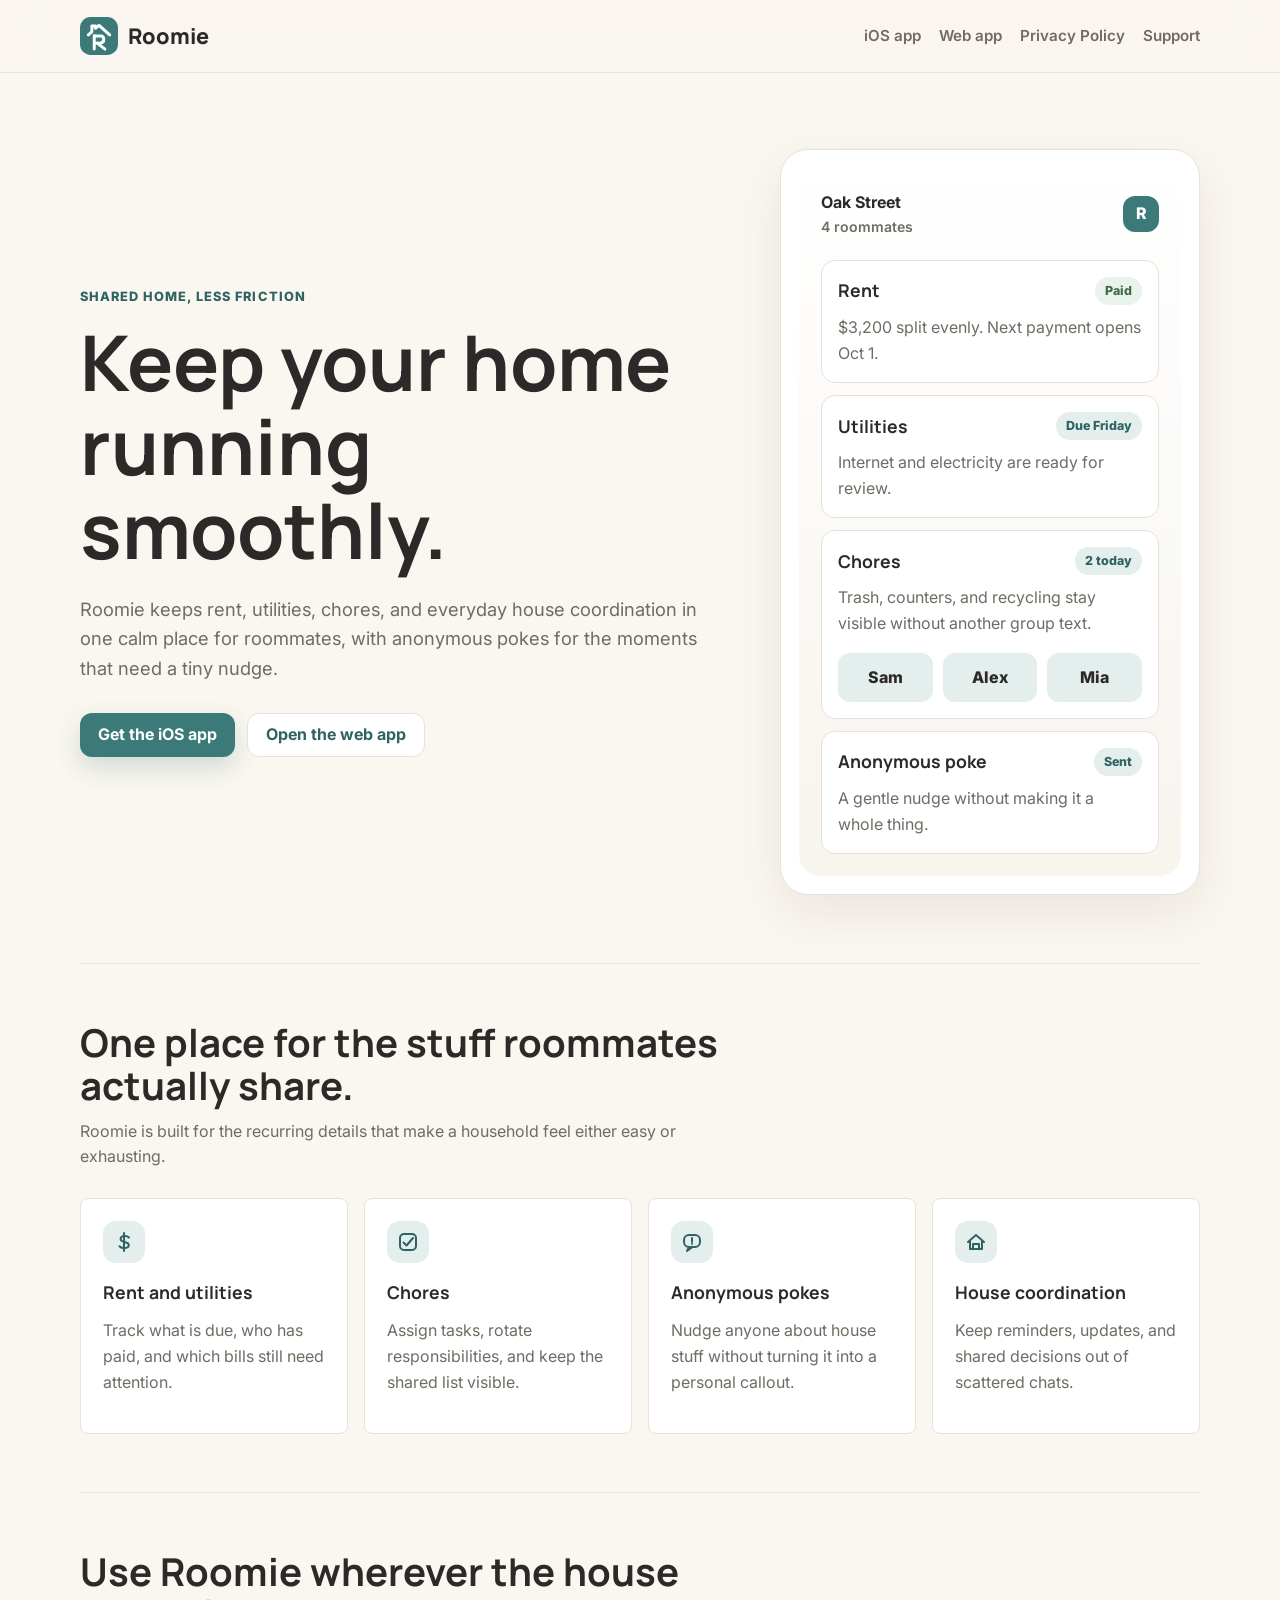
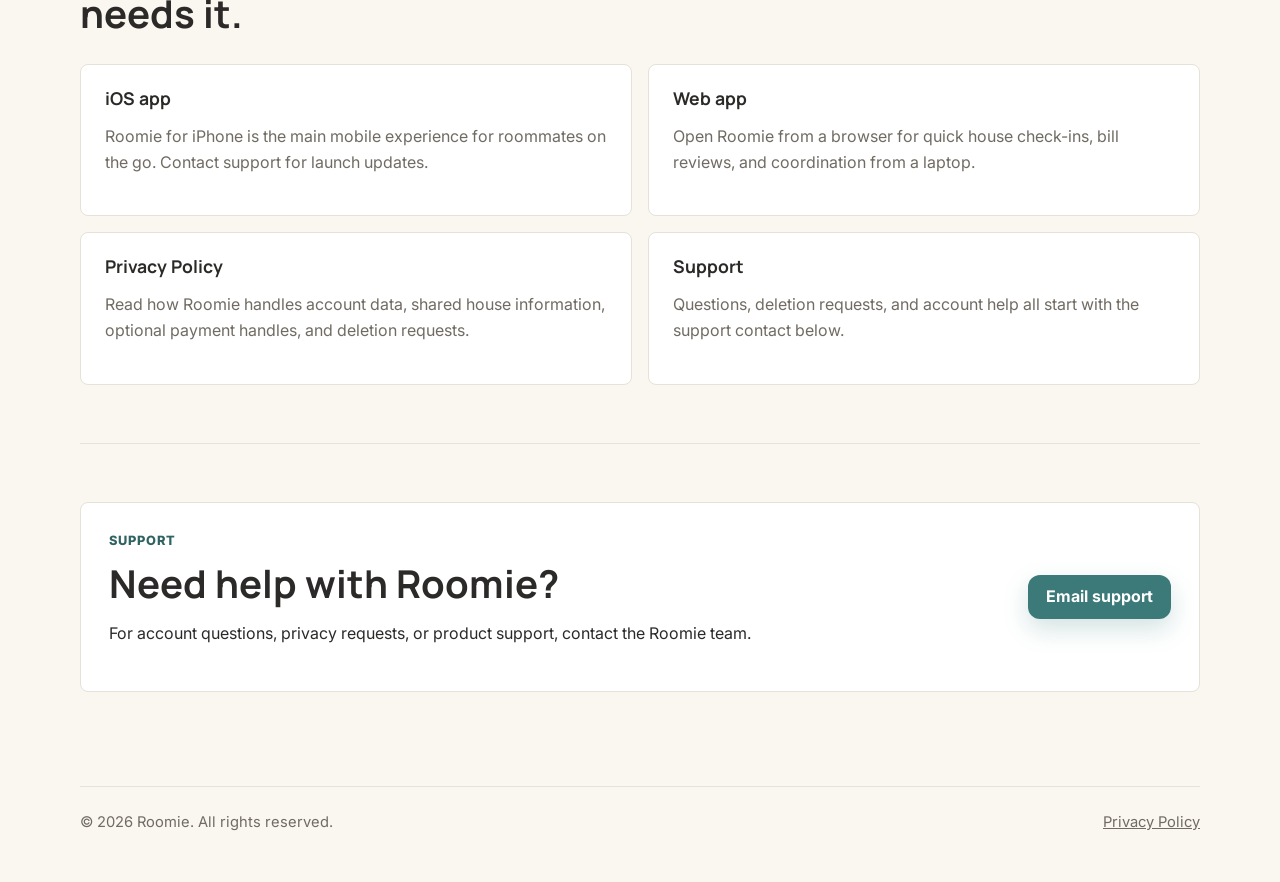
==== index.html @ a84f37af "Add static landing page and privacy policy" ====
<!DOCTYPE html>
<html lang="en">
<head>
  <meta charset="UTF-8">
  <meta name="viewport" content="width=device-width, initial-scale=1.0">
  <meta name="description" content="Roomie helps roommates manage rent, utilities, chores, and house coordination in one calm place. Anonymous pokes included.">
  <meta property="og:title" content="Roomie">
  <meta property="og:description" content="Rent, utilities, chores, and house coordination in one calm place. Anonymous pokes included.">
  <title>Roomie | Shared Home Coordination</title>
  <link rel="icon" href="assets/roomie-mark.svg" type="image/svg+xml">
  <link rel="stylesheet" href="styles.css">
</head>
<body>
  <header class="site-header">
    <nav class="nav page-shell" aria-label="Main navigation">
      <a class="brand" href="index.html" aria-label="Roomie home">
        <img src="assets/roomie-mark.svg" alt="">
        <span>Roomie</span>
      </a>
      <div class="nav-links">
        <a href="#ios">iOS app</a>
        <a href="#web">Web app</a>
        <a href="privacy.html">Privacy Policy</a>
        <a href="#support">Support</a>
      </div>
    </nav>
  </header>

  <main>
    <div class="page-shell hero">
      <div>
        <p class="eyebrow">Shared home, less friction</p>
        <h1>Keep your home running smoothly.</h1>
        <p class="hero-copy">Roomie keeps rent, utilities, chores, and everyday house coordination in one calm place for roommates, with anonymous pokes for the moments that need a tiny nudge.</p>
        <div class="actions">
          <a class="button" href="#ios">Get the iOS app</a>
          <a class="button secondary" href="#web">Open the web app</a>
        </div>
      </div>

      <div class="phone-panel" aria-label="Roomie app preview">
        <div class="screen">
          <div class="screen-top">
            <div>
              <strong>Oak Street</strong>
              <div class="house-label">4 roommates</div>
            </div>
            <div class="mini-logo">R</div>
          </div>
          <div class="task-card">
            <div class="task-head">
              <h3>Rent</h3>
              <span class="pill done">Paid</span>
            </div>
            <p>$3,200 split evenly. Next payment opens Oct 1.</p>
          </div>
          <div class="task-card">
            <div class="task-head">
              <h3>Utilities</h3>
              <span class="pill">Due Friday</span>
            </div>
            <p>Internet and electricity are ready for review.</p>
          </div>
          <div class="task-card">
            <div class="task-head">
              <h3>Chores</h3>
              <span class="pill">2 today</span>
            </div>
            <p>Trash, counters, and recycling stay visible without another group text.</p>
            <div class="split-row" aria-label="Roommate assignments">
              <div class="person">Sam</div>
              <div class="person">Alex</div>
              <div class="person">Mia</div>
            </div>
          </div>
          <div class="task-card">
            <div class="task-head">
              <h3>Anonymous poke</h3>
              <span class="pill">Sent</span>
            </div>
            <p>A gentle nudge without making it a whole thing.</p>
          </div>
        </div>
      </div>
    </div>

    <section class="page-shell" id="features">
      <div class="section-intro">
        <h2>One place for the stuff roommates actually share.</h2>
        <p>Roomie is built for the recurring details that make a household feel either easy or exhausting.</p>
      </div>
      <div class="feature-grid">
        <article class="feature-card">
          <div class="icon" aria-hidden="true">
            <svg viewBox="0 0 24 24">
              <path d="M12 3v18"/>
              <path d="M17 7.5c-.9-1-2.4-1.6-4.1-1.6-2.4 0-4.3 1.2-4.3 3s1.5 2.5 3.9 3c2.6.5 4.3 1.1 4.3 3.2s-2 3-4.5 3c-1.9 0-3.7-.7-4.8-1.9"/>
            </svg>
          </div>
          <h3>Rent and utilities</h3>
          <p>Track what is due, who has paid, and which bills still need attention.</p>
        </article>
        <article class="feature-card">
          <div class="icon" aria-hidden="true">
            <svg viewBox="0 0 24 24">
              <rect x="4" y="4" width="16" height="16" rx="4"/>
              <path d="M7.5 12.5l3 3L17 8"/>
            </svg>
          </div>
          <h3>Chores</h3>
          <p>Assign tasks, rotate responsibilities, and keep the shared list visible.</p>
        </article>
        <article class="feature-card">
          <div class="icon" aria-hidden="true">
            <svg viewBox="0 0 24 24">
              <rect x="4" y="5" width="16" height="12" rx="5"/>
              <path d="M9 17l-2 4 5.5-4"/>
              <path d="M12 8v4"/>
              <path d="M12 14h.01"/>
            </svg>
          </div>
          <h3>Anonymous pokes</h3>
          <p>Nudge anyone about house stuff without turning it into a personal callout.</p>
        </article>
        <article class="feature-card">
          <div class="icon" aria-hidden="true">
            <svg viewBox="0 0 24 24">
              <path d="M4 12l8-7 8 7"/>
              <path d="M6 11v8h12v-8"/>
              <path d="M9 19v-5h6v5"/>
            </svg>
          </div>
          <h3>House coordination</h3>
          <p>Keep reminders, updates, and shared decisions out of scattered chats.</p>
        </article>
      </div>
    </section>

    <section class="page-shell">
      <div class="section-intro">
        <h2>Use Roomie wherever the house needs it.</h2>
      </div>
      <div class="link-grid">
        <a class="link-card" id="ios" href="#support">
          <h3>iOS app</h3>
          <p>Roomie for iPhone is the main mobile experience for roommates on the go. Contact support for launch updates.</p>
        </a>
        <a class="link-card" id="web" href="#support">
          <h3>Web app</h3>
          <p>Open Roomie from a browser for quick house check-ins, bill reviews, and coordination from a laptop.</p>
        </a>
        <a class="link-card" href="privacy.html">
          <h3>Privacy Policy</h3>
          <p>Read how Roomie handles account data, shared house information, optional payment handles, and deletion requests.</p>
        </a>
        <a class="link-card" href="#support">
          <h3>Support</h3>
          <p>Questions, deletion requests, and account help all start with the support contact below.</p>
        </a>
      </div>
    </section>

    <section class="page-shell" id="support">
      <div class="support-band">
        <div>
          <p class="eyebrow">Support</p>
          <h2>Need help with Roomie?</h2>
          <p>For account questions, privacy requests, or product support, contact the Roomie team.</p>
        </div>
        <a class="button" href="mailto:kaibottombot@gmail.com">Email support</a>
      </div>
    </section>
  </main>

  <footer class="site-footer">
    <div class="page-shell footer-inner">
      <span>&copy; 2026 Roomie. All rights reserved.</span>
      <a href="privacy.html">Privacy Policy</a>
    </div>
  </footer>
</body>
</html>
---- styles.css ----
@import url("https://fonts.googleapis.com/css2?family=Manrope:wght@700;800&family=Inter:wght@400;500;600;700&display=swap");

:root {
  --bg: #faf6f0;
  --surface: #ffffff;
  --text: #2b2a28;
  --muted: #706b63;
  --primary: #3b7a79;
  --primary-dark: #2f6362;
  --primary-tint: #e4eeed;
  --success: #7fae86;
  --success-tint: #eaf3eb;
  --border: #e7e1d8;
  --shadow: 0 18px 50px rgba(47, 35, 20, 0.08);
}

* { box-sizing: border-box; }

html { scroll-behavior: smooth; }

body {
  margin: 0;
  background: var(--bg);
  color: var(--text);
  font-family: "Inter", -apple-system, BlinkMacSystemFont, "Segoe UI", sans-serif;
  font-size: 16px;
  line-height: 1.6;
}

a { color: inherit; }

.page-shell {
  width: min(1120px, calc(100% - 40px));
  margin: 0 auto;
}

.site-header {
  position: sticky;
  top: 0;
  z-index: 10;
  background: rgba(250, 246, 240, 0.9);
  border-bottom: 1px solid rgba(231, 225, 216, 0.8);
  backdrop-filter: blur(16px);
}

.nav {
  display: flex;
  align-items: center;
  justify-content: space-between;
  min-height: 72px;
  gap: 24px;
}

.brand {
  display: inline-flex;
  align-items: center;
  gap: 10px;
  color: var(--text);
  font-family: "Manrope", sans-serif;
  font-size: 1.35rem;
  font-weight: 800;
  text-decoration: none;
}

.brand img { width: 38px; height: 38px; }

.nav-links {
  display: flex;
  align-items: center;
  gap: 18px;
  color: var(--muted);
  font-size: 0.95rem;
  font-weight: 600;
}

.nav-links a {
  text-decoration: none;
}

.nav-links a:hover { color: var(--primary-dark); }

.button {
  display: inline-flex;
  align-items: center;
  justify-content: center;
  min-height: 44px;
  padding: 0 18px;
  border-radius: 12px;
  background: var(--primary);
  color: #fff;
  font-weight: 700;
  text-decoration: none;
  box-shadow: 0 10px 24px rgba(59, 122, 121, 0.22);
  transition: transform 160ms ease, box-shadow 160ms ease, border-color 160ms ease;
}

.button:hover {
  transform: translateY(-1px);
  box-shadow: 0 14px 28px rgba(59, 122, 121, 0.26);
}

.button.secondary {
  background: var(--surface);
  color: var(--primary-dark);
  border: 1px solid var(--border);
  box-shadow: none;
}

.button.secondary:hover {
  box-shadow: var(--shadow);
}

.hero {
  display: grid;
  grid-template-columns: minmax(0, 1fr) 420px;
  gap: 56px;
  align-items: center;
  padding: 76px 0 68px;
}

.eyebrow {
  margin: 0 0 12px;
  color: var(--primary-dark);
  font-size: 0.8rem;
  font-weight: 800;
  letter-spacing: 0.08em;
  text-transform: uppercase;
}

h1, h2, h3 {
  margin: 0;
  font-family: "Manrope", sans-serif;
  line-height: 1.1;
}

h1 {
  max-width: 720px;
  font-size: clamp(2.5rem, 6vw, 4.9rem);
  letter-spacing: 0;
}

h2 {
  font-size: clamp(1.9rem, 3vw, 2.7rem);
  letter-spacing: 0;
}

h3 { font-size: 1.1rem; }

.hero-copy {
  max-width: 620px;
  margin: 22px 0 0;
  color: var(--muted);
  font-size: 1.15rem;
}

.actions {
  display: flex;
  flex-wrap: wrap;
  gap: 12px;
  margin-top: 30px;
}

.phone-panel {
  position: relative;
  border: 1px solid var(--border);
  border-radius: 28px;
  background: var(--surface);
  padding: 18px;
  box-shadow: var(--shadow);
}

.screen {
  border-radius: 22px;
  background: linear-gradient(180deg, #fff 0%, #f8f4ee 100%);
  padding: 22px;
  min-height: 520px;
}

.screen-top {
  display: flex;
  align-items: center;
  justify-content: space-between;
  margin-bottom: 22px;
}

.mini-logo {
  width: 36px;
  height: 36px;
  border-radius: 12px;
  background: var(--primary);
  display: grid;
  place-items: center;
  color: #fff;
  font-weight: 800;
}

.house-label {
  color: var(--muted);
  font-size: 0.88rem;
  font-weight: 600;
}

.task-card {
  border: 1px solid var(--border);
  border-radius: 14px;
  background: #fff;
  padding: 16px;
  margin-top: 12px;
}

.task-head {
  display: flex;
  align-items: center;
  justify-content: space-between;
  gap: 14px;
  margin-bottom: 10px;
}

.pill {
  white-space: nowrap;
  border-radius: 999px;
  background: var(--primary-tint);
  color: var(--primary-dark);
  padding: 4px 10px;
  font-size: 0.78rem;
  font-weight: 800;
}

.pill.done {
  background: var(--success-tint);
  color: #416c47;
}

.task-card p {
  margin: 0;
  color: var(--muted);
}

.split-row {
  display: grid;
  grid-template-columns: repeat(3, 1fr);
  gap: 10px;
  margin-top: 16px;
}

.person {
  border-radius: 12px;
  background: var(--primary-tint);
  padding: 12px;
  font-weight: 800;
  text-align: center;
}

section {
  padding: 58px 0;
  border-top: 1px solid rgba(231, 225, 216, 0.9);
}

.section-intro {
  max-width: 680px;
  margin-bottom: 28px;
}

.section-intro p {
  color: var(--muted);
  margin: 12px 0 0;
}

.feature-grid {
  display: grid;
  grid-template-columns: repeat(4, 1fr);
  gap: 16px;
}

.feature-card {
  min-height: 210px;
  border: 1px solid var(--border);
  border-radius: 8px;
  background: var(--surface);
  padding: 22px;
}

.icon {
  width: 42px;
  height: 42px;
  border-radius: 13px;
  background: var(--primary-tint);
  display: grid;
  place-items: center;
  color: var(--primary-dark);
  margin-bottom: 20px;
}

.icon svg {
  width: 24px;
  height: 24px;
  fill: none;
  stroke: currentColor;
  stroke-width: 2;
  stroke-linecap: round;
  stroke-linejoin: round;
}

.feature-card p,
.link-card p,
.policy-content p,
.policy-content li {
  color: var(--muted);
}

.link-grid {
  display: grid;
  grid-template-columns: repeat(2, 1fr);
  gap: 16px;
}

.link-card {
  border: 1px solid var(--border);
  border-radius: 8px;
  background: var(--surface);
  padding: 24px;
  text-decoration: none;
  transition: box-shadow 160ms ease, border-color 160ms ease, transform 160ms ease;
}

.link-card:hover {
  border-color: rgba(59, 122, 121, 0.4);
  box-shadow: var(--shadow);
  transform: translateY(-2px);
}

.support-band {
  display: flex;
  align-items: center;
  justify-content: space-between;
  gap: 28px;
  border: 1px solid var(--border);
  border-radius: 8px;
  background: var(--surface);
  padding: 28px;
}

.site-footer {
  padding: 36px 0 48px;
  color: var(--muted);
  font-size: 0.92rem;
}

.footer-inner {
  display: flex;
  justify-content: space-between;
  gap: 18px;
  border-top: 1px solid var(--border);
  padding-top: 24px;
}

.policy-main {
  max-width: 860px;
  padding: 64px 0 72px;
}

.policy-main h1 {
  font-size: clamp(2.2rem, 5vw, 3.9rem);
}

.policy-meta {
  color: var(--muted);
  margin: 14px 0 36px;
}

.policy-content {
  border: 1px solid var(--border);
  border-radius: 8px;
  background: var(--surface);
  padding: 34px;
}

.policy-content section {
  padding: 28px 0;
}

.policy-content section:first-child {
  border-top: 0;
  padding-top: 0;
}

.policy-content section:last-child { padding-bottom: 0; }

.policy-content h2 {
  font-size: 1.45rem;
}

@media (max-width: 900px) {
  .hero {
    grid-template-columns: 1fr;
    padding-top: 48px;
  }

  .phone-panel {
    max-width: 440px;
  }

  .feature-grid,
  .link-grid {
    grid-template-columns: repeat(2, 1fr);
  }
}

@media (max-width: 640px) {
  .page-shell {
    width: min(100% - 28px, 1120px);
  }

  .nav {
    align-items: flex-start;
    flex-direction: column;
    padding: 14px 0;
    gap: 12px;
  }

  .nav-links {
    flex-wrap: wrap;
    gap: 12px 16px;
  }

  .hero {
    gap: 34px;
    padding-bottom: 46px;
  }

  .screen {
    min-height: auto;
  }

  .feature-grid,
  .link-grid,
  .split-row {
    grid-template-columns: 1fr;
  }

  .support-band,
  .footer-inner {
    align-items: flex-start;
    flex-direction: column;
  }

  .policy-content {
    padding: 24px;
  }
}
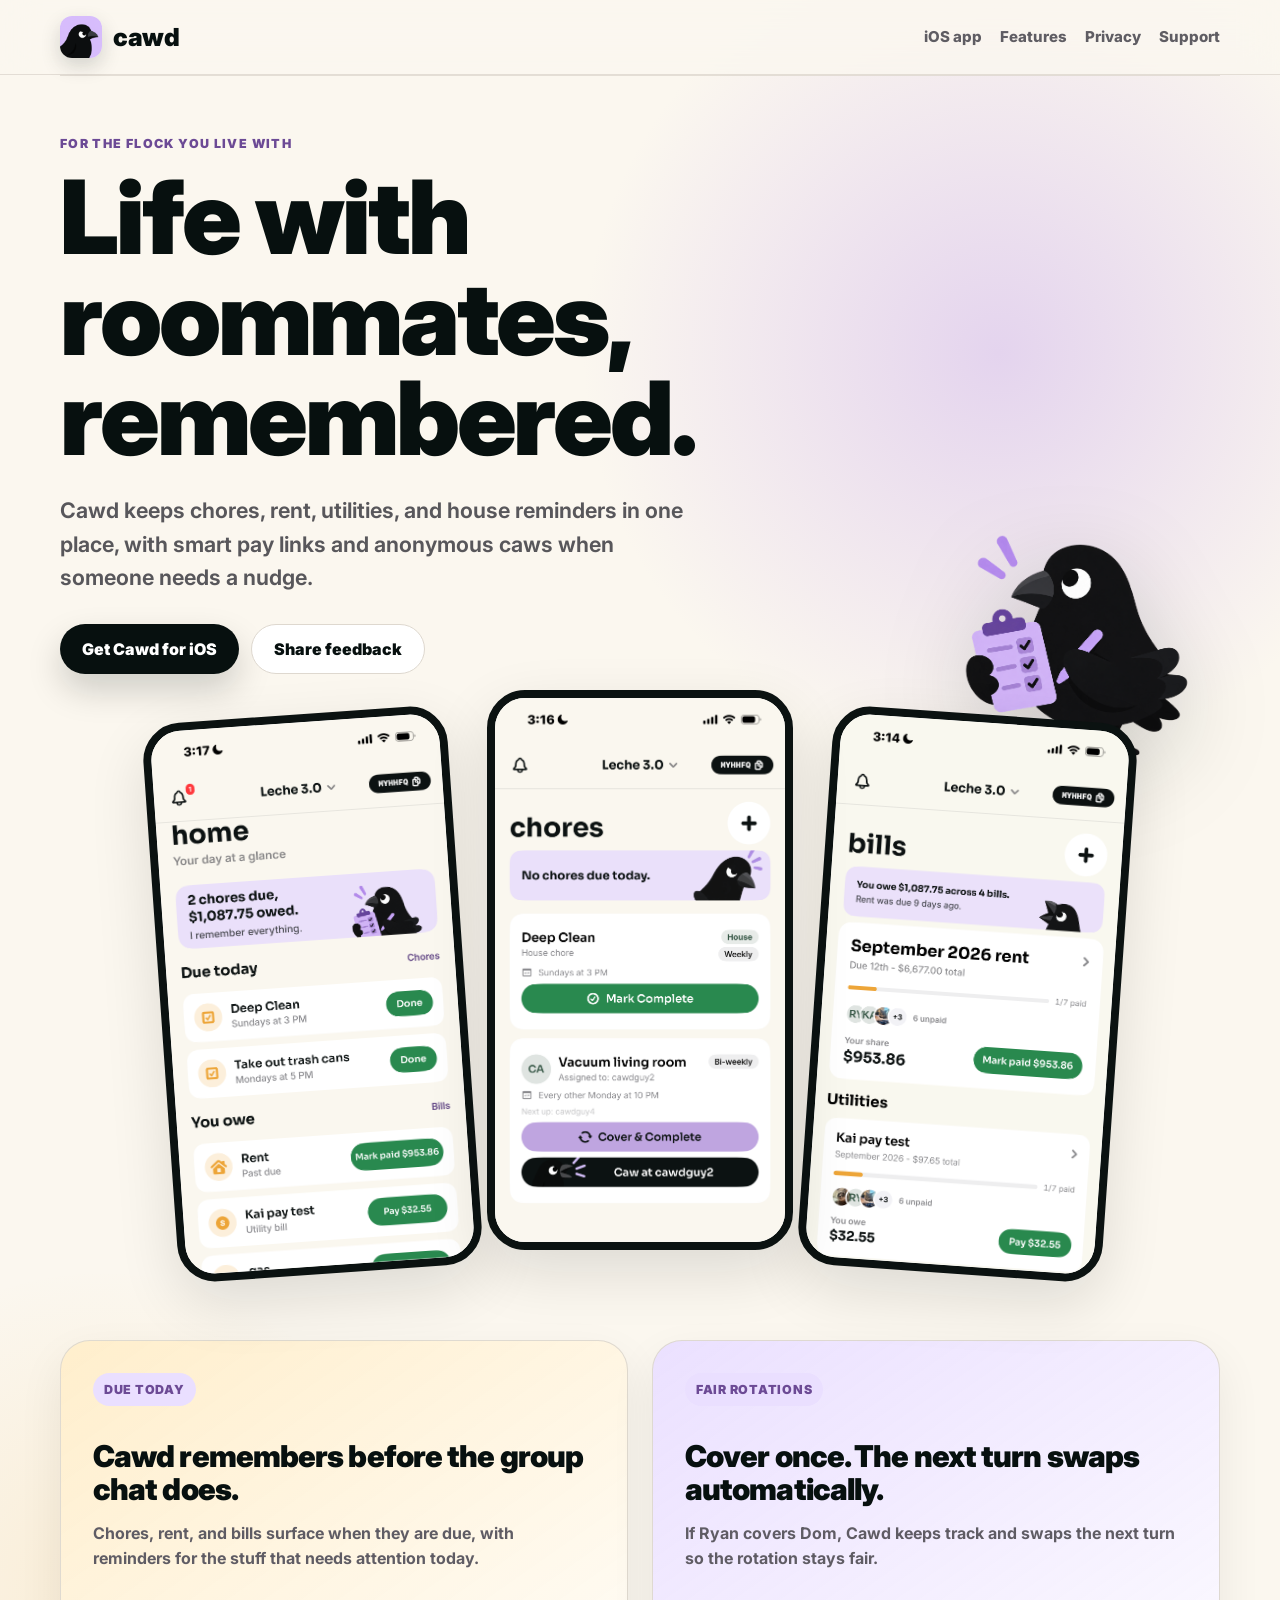
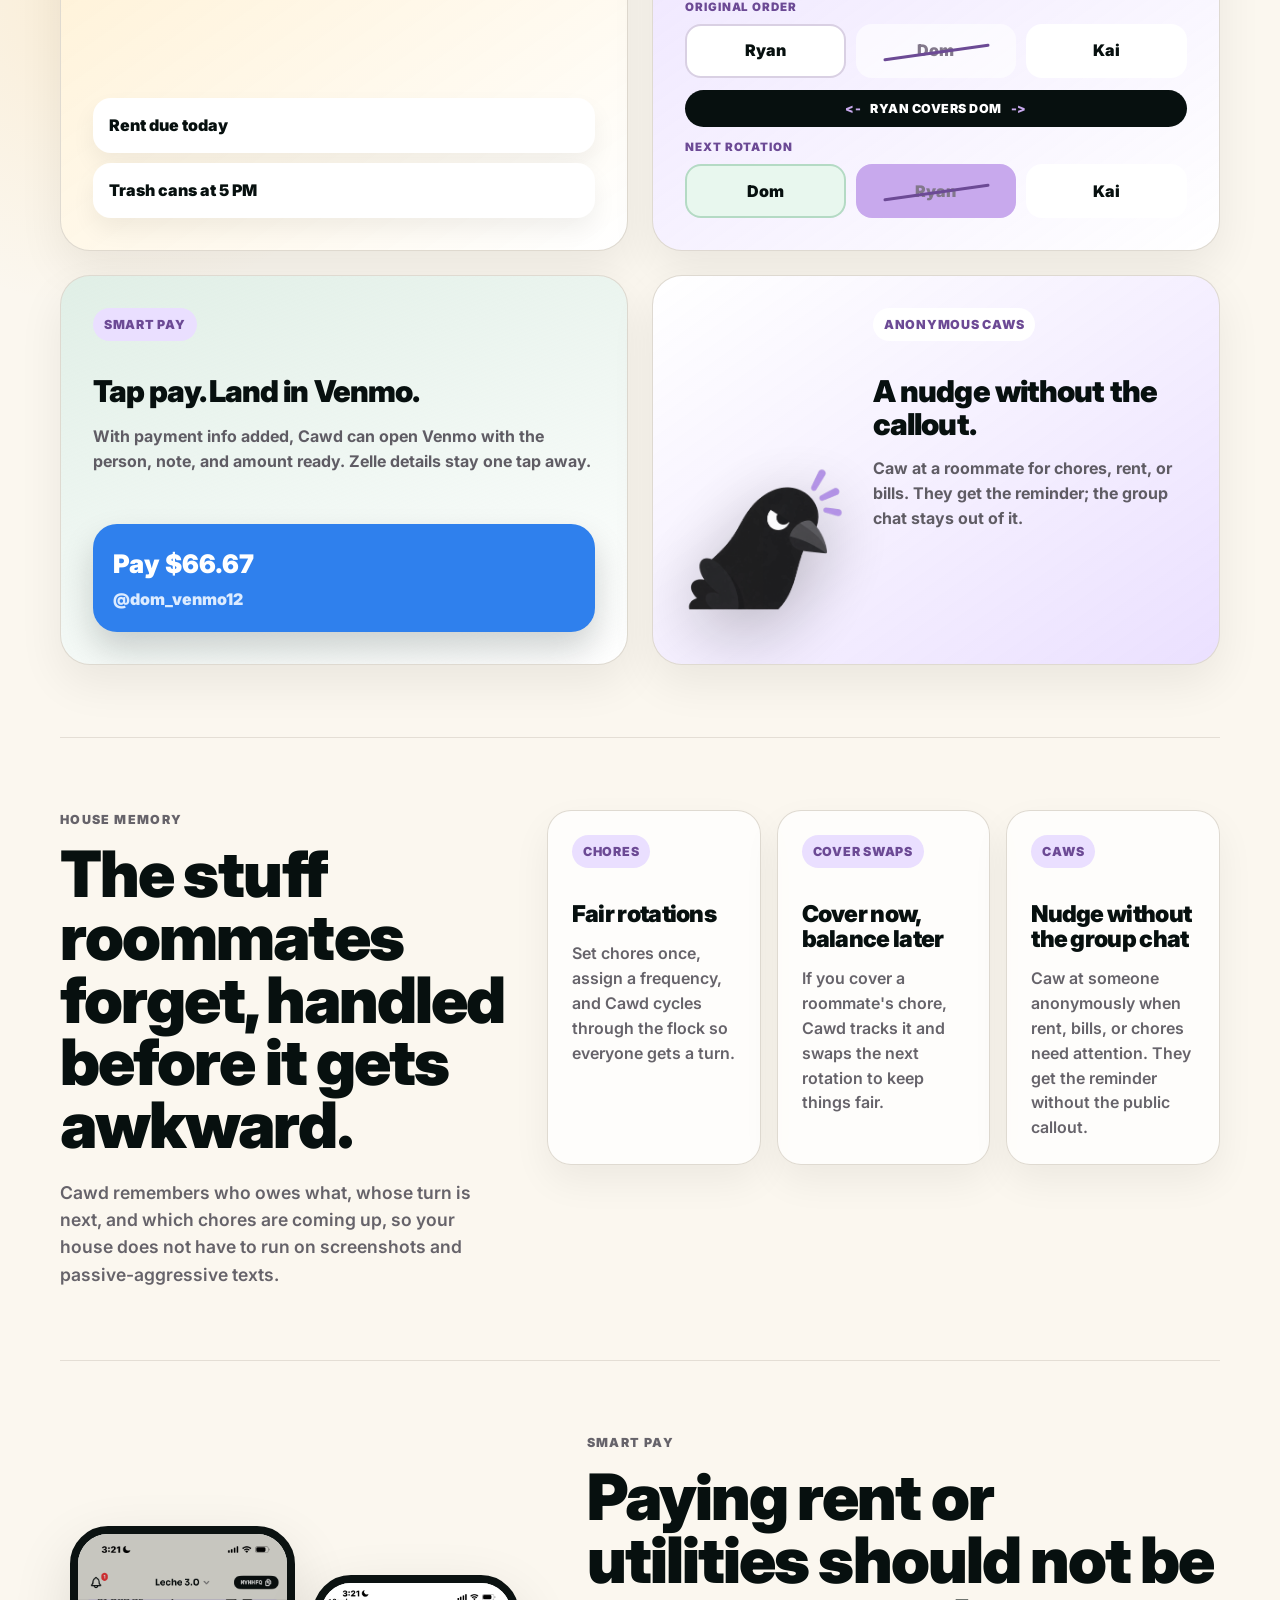
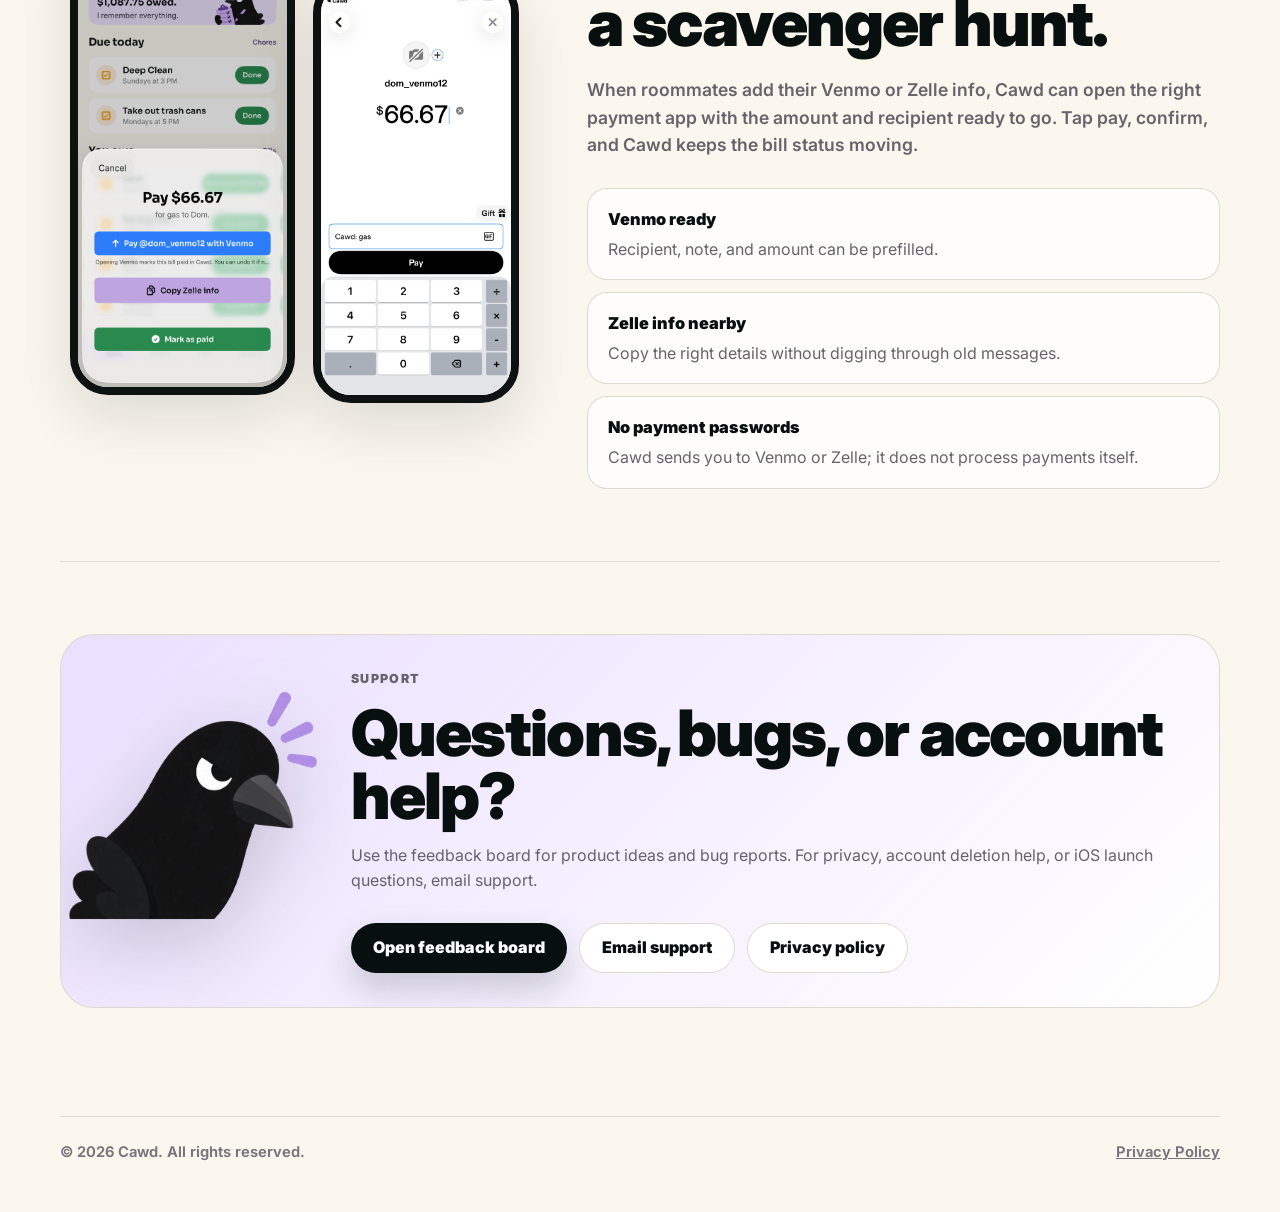
==== commit 5135ad7e: "Rebrand landing page for Cawd" ====
--- a/index.html
+++ b/index.html
@@ -3,178 +3,175 @@
 <head>
   <meta charset="UTF-8">
   <meta name="viewport" content="width=device-width, initial-scale=1.0">
-  <meta name="description" content="Roomie helps roommates manage rent, utilities, chores, and house coordination in one calm place. Anonymous pokes included.">
-  <meta property="og:title" content="Roomie">
-  <meta property="og:description" content="Rent, utilities, chores, and house coordination in one calm place. Anonymous pokes included.">
-  <title>Roomie | Shared Home Coordination</title>
-  <link rel="icon" href="assets/roomie-mark.svg" type="image/svg+xml">
+  <meta name="description" content="Cawd helps roommates remember chores, bills, rent, and house stuff without turning every reminder into a group chat problem.">
+  <meta property="og:title" content="Cawd">
+  <meta property="og:description" content="Life with roommates, remembered. Chores, smart pay, fair rotations, and anonymous caws.">
+  <title>Cawd | Life with roommates, remembered</title>
+  <link rel="icon" href="assets/cawd-app-icon.png" type="image/png">
   <link rel="stylesheet" href="styles.css">
 </head>
 <body>
   <header class="site-header">
     <nav class="nav page-shell" aria-label="Main navigation">
-      <a class="brand" href="index.html" aria-label="Roomie home">
-        <img src="assets/roomie-mark.svg" alt="">
-        <span>Roomie</span>
+      <a class="brand" href="index.html" aria-label="Cawd home">
+        <img src="assets/cawd-app-icon.png" alt="">
+        <span>cawd</span>
       </a>
       <div class="nav-links">
-        <a href="#ios">iOS app</a>
-        <a href="#web">Web app</a>
-        <a href="privacy.html">Privacy Policy</a>
+        <a href="mailto:kaibottombot@gmail.com?subject=Cawd%20iOS%20launch%20updates">iOS app</a>
+        <a href="#features">Features</a>
+        <a href="privacy.html">Privacy</a>
         <a href="#support">Support</a>
       </div>
     </nav>
   </header>
 
   <main>
-    <div class="page-shell hero">
-      <div>
-        <p class="eyebrow">Shared home, less friction</p>
-        <h1>Keep your home running smoothly.</h1>
-        <p class="hero-copy">Roomie keeps rent, utilities, chores, and everyday house coordination in one calm place for roommates, with anonymous pokes for the moments that need a tiny nudge.</p>
+    <section class="hero page-shell">
+      <div class="hero-copy-block">
+        <p class="eyebrow">For the flock you live with</p>
+        <h1>Life with roommates,<br>remembered.</h1>
+        <p class="hero-copy">Cawd keeps chores, rent, utilities, and house reminders in one place, with smart pay links and anonymous caws when someone needs a nudge.</p>
         <div class="actions">
-          <a class="button" href="#ios">Get the iOS app</a>
-          <a class="button secondary" href="#web">Open the web app</a>
+          <a class="button" href="mailto:kaibottombot@gmail.com?subject=Cawd%20iOS%20launch%20updates">Get Cawd for iOS</a>
+          <a class="button secondary" href="#feedback">Share feedback</a>
         </div>
       </div>
 
-      <div class="phone-panel" aria-label="Roomie app preview">
-        <div class="screen">
-          <div class="screen-top">
-            <div>
-              <strong>Oak Street</strong>
-              <div class="house-label">4 roommates</div>
-            </div>
-            <div class="mini-logo">R</div>
-          </div>
-          <div class="task-card">
-            <div class="task-head">
-              <h3>Rent</h3>
-              <span class="pill done">Paid</span>
-            </div>
-            <p>$3,200 split evenly. Next payment opens Oct 1.</p>
-          </div>
-          <div class="task-card">
-            <div class="task-head">
-              <h3>Utilities</h3>
-              <span class="pill">Due Friday</span>
-            </div>
-            <p>Internet and electricity are ready for review.</p>
-          </div>
-          <div class="task-card">
-            <div class="task-head">
-              <h3>Chores</h3>
-              <span class="pill">2 today</span>
-            </div>
-            <p>Trash, counters, and recycling stay visible without another group text.</p>
-            <div class="split-row" aria-label="Roommate assignments">
-              <div class="person">Sam</div>
-              <div class="person">Alex</div>
-              <div class="person">Mia</div>
+      <div class="hero-visual" aria-label="Cawd app preview">
+        <img class="hero-mascot" src="assets/cawd-mascot-checklist.png" alt="Cawd crow mascot holding a chore checklist">
+        <div class="screen-showcase">
+          <img class="phone-shot hero-shot home-shot" src="assets/cawd-home.png" alt="Cawd home screen showing chores due and bills owed">
+          <img class="phone-shot hero-shot chores-shot" src="assets/cawd-chores.png" alt="Cawd chores screen with cover and caw actions">
+          <img class="phone-shot hero-shot bills-shot" src="assets/cawd-bills.png" alt="Cawd bills screen showing rent and utility tracking">
+        </div>
+      </div>
+    </section>
+
+    <section class="page-shell highlight-section" id="features">
+      <article class="highlight-card reminders-card">
+        <span class="feature-kicker">Due today</span>
+        <h3>Cawd remembers before the group chat does.</h3>
+        <p>Chores, rent, and bills surface when they are due, with reminders for the stuff that needs attention today.</p>
+        <div class="reminder-preview" aria-hidden="true">
+          <span>Rent due today</span>
+          <span>Trash cans at 5 PM</span>
+        </div>
+      </article>
+      <article class="highlight-card rotation-card">
+        <span class="feature-kicker">Fair rotations</span>
+        <h3>Cover once. The next turn swaps automatically.</h3>
+        <p>If Ryan covers Dom, Cawd keeps track and swaps the next turn so the rotation stays fair.</p>
+        <div class="rotation-preview" aria-hidden="true">
+          <div class="rotation-stage">
+            <div class="diagram-label">Original order</div>
+            <div class="turn-row">
+              <span class="covering">Ryan</span>
+              <span class="covered">Dom</span>
+              <span>Kai</span>
             </div>
           </div>
-          <div class="task-card">
-            <div class="task-head">
-              <h3>Anonymous poke</h3>
-              <span class="pill">Sent</span>
+          <div class="swap-note">
+            <span>Ryan covers Dom</span>
+          </div>
+          <div class="rotation-stage">
+            <div class="diagram-label">Next rotation</div>
+            <div class="turn-row swapped">
+              <span class="next-up">Dom</span>
+              <span class="covered">Ryan</span>
+              <span>Kai</span>
             </div>
-            <p>A gentle nudge without making it a whole thing.</p>
           </div>
         </div>
-      </div>
-    </div>
+      </article>
+      <article class="highlight-card pay-card">
+        <span class="feature-kicker">Smart pay</span>
+        <h3>Tap pay. Land in Venmo.</h3>
+        <p>With payment info added, Cawd can open Venmo with the person, note, and amount ready. Zelle details stay one tap away.</p>
+        <div class="pay-preview" aria-hidden="true">
+          <strong>Pay $66.67</strong>
+          <span>@dom_venmo12</span>
+        </div>
+      </article>
+      <article class="highlight-card caw-card">
+        <img src="assets/cawd-sideeye.png" alt="">
+        <span class="feature-kicker">Anonymous caws</span>
+        <h3>A nudge without the callout.</h3>
+        <p>Caw at a roommate for chores, rent, or bills. They get the reminder; the group chat stays out of it.</p>
+      </article>
+    </section>
 
-    <section class="page-shell" id="features">
-      <div class="section-intro">
-        <h2>One place for the stuff roommates actually share.</h2>
-        <p>Roomie is built for the recurring details that make a household feel either easy or exhausting.</p>
+    <section class="page-shell split-section">
+      <div class="section-copy">
+        <p class="eyebrow">House memory</p>
+        <h2>The stuff roommates forget, handled before it gets awkward.</h2>
+        <p>Cawd remembers who owes what, whose turn is next, and which chores are coming up, so your house does not have to run on screenshots and passive-aggressive texts.</p>
       </div>
       <div class="feature-grid">
         <article class="feature-card">
-          <div class="icon" aria-hidden="true">
-            <svg viewBox="0 0 24 24">
-              <path d="M12 3v18"/>
-              <path d="M17 7.5c-.9-1-2.4-1.6-4.1-1.6-2.4 0-4.3 1.2-4.3 3s1.5 2.5 3.9 3c2.6.5 4.3 1.1 4.3 3.2s-2 3-4.5 3c-1.9 0-3.7-.7-4.8-1.9"/>
-            </svg>
-          </div>
-          <h3>Rent and utilities</h3>
-          <p>Track what is due, who has paid, and which bills still need attention.</p>
+          <span class="feature-kicker">Chores</span>
+          <h3>Fair rotations</h3>
+          <p>Set chores once, assign a frequency, and Cawd cycles through the flock so everyone gets a turn.</p>
         </article>
         <article class="feature-card">
-          <div class="icon" aria-hidden="true">
-            <svg viewBox="0 0 24 24">
-              <rect x="4" y="4" width="16" height="16" rx="4"/>
-              <path d="M7.5 12.5l3 3L17 8"/>
-            </svg>
-          </div>
-          <h3>Chores</h3>
-          <p>Assign tasks, rotate responsibilities, and keep the shared list visible.</p>
+          <span class="feature-kicker">Cover swaps</span>
+          <h3>Cover now, balance later</h3>
+          <p>If you cover a roommate's chore, Cawd tracks it and swaps the next rotation to keep things fair.</p>
         </article>
         <article class="feature-card">
-          <div class="icon" aria-hidden="true">
-            <svg viewBox="0 0 24 24">
-              <rect x="4" y="5" width="16" height="12" rx="5"/>
-              <path d="M9 17l-2 4 5.5-4"/>
-              <path d="M12 8v4"/>
-              <path d="M12 14h.01"/>
-            </svg>
-          </div>
-          <h3>Anonymous pokes</h3>
-          <p>Nudge anyone about house stuff without turning it into a personal callout.</p>
-        </article>
-        <article class="feature-card">
-          <div class="icon" aria-hidden="true">
-            <svg viewBox="0 0 24 24">
-              <path d="M4 12l8-7 8 7"/>
-              <path d="M6 11v8h12v-8"/>
-              <path d="M9 19v-5h6v5"/>
-            </svg>
-          </div>
-          <h3>House coordination</h3>
-          <p>Keep reminders, updates, and shared decisions out of scattered chats.</p>
+          <span class="feature-kicker">Caws</span>
+          <h3>Nudge without the group chat</h3>
+          <p>Caw at someone anonymously when rent, bills, or chores need attention. They get the reminder without the public callout.</p>
         </article>
       </div>
     </section>
 
-    <section class="page-shell">
-      <div class="section-intro">
-        <h2>Use Roomie wherever the house needs it.</h2>
+    <section class="page-shell pay-section">
+      <div class="pay-visual">
+        <img class="phone-shot pay-shot" src="assets/cawd-smart-pay.png" alt="Cawd smart pay sheet opening Venmo with amount and recipient filled in">
+        <img class="phone-shot venmo-shot" src="assets/cawd-venmo-pay.png" alt="Venmo payment screen opened from Cawd with recipient and amount ready">
       </div>
-      <div class="link-grid">
-        <a class="link-card" id="ios" href="#support">
-          <h3>iOS app</h3>
-          <p>Roomie for iPhone is the main mobile experience for roommates on the go. Contact support for launch updates.</p>
-        </a>
-        <a class="link-card" id="web" href="#support">
-          <h3>Web app</h3>
-          <p>Open Roomie from a browser for quick house check-ins, bill reviews, and coordination from a laptop.</p>
-        </a>
-        <a class="link-card" href="privacy.html">
-          <h3>Privacy Policy</h3>
-          <p>Read how Roomie handles account data, shared house information, optional payment handles, and deletion requests.</p>
-        </a>
-        <a class="link-card" href="#support">
-          <h3>Support</h3>
-          <p>Questions, deletion requests, and account help all start with the support contact below.</p>
-        </a>
+      <div class="section-copy">
+        <p class="eyebrow">Smart pay</p>
+        <h2>Paying rent or utilities should not be a scavenger hunt.</h2>
+        <p>When roommates add their Venmo or Zelle info, Cawd can open the right payment app with the amount and recipient ready to go. Tap pay, confirm, and Cawd keeps the bill status moving.</p>
+        <div class="mini-list">
+          <div>
+            <strong>Venmo ready</strong>
+            <span>Recipient, note, and amount can be prefilled.</span>
+          </div>
+          <div>
+            <strong>Zelle info nearby</strong>
+            <span>Copy the right details without digging through old messages.</span>
+          </div>
+          <div>
+            <strong>No payment passwords</strong>
+            <span>Cawd sends you to Venmo or Zelle; it does not process payments itself.</span>
+          </div>
+        </div>
       </div>
     </section>
 
-    <section class="page-shell" id="support">
+    <section class="page-shell support-section" id="support">
       <div class="support-band">
+        <img src="assets/cawd-sideeye.png" alt="Cawd crow mascot giving a side-eye caw">
         <div>
           <p class="eyebrow">Support</p>
-          <h2>Need help with Roomie?</h2>
-          <p>For account questions, privacy requests, or product support, contact the Roomie team.</p>
+          <h2>Questions, bugs, or account help?</h2>
+          <p>Use the feedback board for product ideas and bug reports. For privacy, account deletion help, or iOS launch questions, email support.</p>
+          <div class="actions">
+            <a class="button" id="feedback" href="https://roomieapp.userjot.com/?cursor=1&amp;order=top&amp;limit=10">Open feedback board</a>
+            <a class="button secondary" href="mailto:kaibottombot@gmail.com">Email support</a>
+            <a class="button secondary" href="privacy.html">Privacy policy</a>
+          </div>
         </div>
-        <a class="button" href="mailto:kaibottombot@gmail.com">Email support</a>
       </div>
     </section>
   </main>
 
   <footer class="site-footer">
     <div class="page-shell footer-inner">
-      <span>&copy; 2026 Roomie. All rights reserved.</span>
+      <span>&copy; 2026 Cawd. All rights reserved.</span>
       <a href="privacy.html">Privacy Policy</a>
     </div>
   </footer>
--- a/styles.css
+++ b/styles.css
@@ -1,17 +1,19 @@
-@import url("https://fonts.googleapis.com/css2?family=Manrope:wght@700;800&family=Inter:wght@400;500;600;700&display=swap");
+@import url("https://fonts.googleapis.com/css2?family=Inter:wght@400;500;600;700;800;900&display=swap");
 
 :root {
-  --bg: #faf6f0;
+  --bg: #fbf7ef;
   --surface: #ffffff;
-  --text: #2b2a28;
-  --muted: #706b63;
-  --primary: #3b7a79;
-  --primary-dark: #2f6362;
-  --primary-tint: #e4eeed;
-  --success: #7fae86;
-  --success-tint: #eaf3eb;
-  --border: #e7e1d8;
-  --shadow: 0 18px 50px rgba(47, 35, 20, 0.08);
+  --surface-soft: #f3f1f7;
+  --ink: #07100f;
+  --muted: #8f8e92;
+  --line: #ded8cf;
+  --lavender: #c8a9ed;
+  --lavender-soft: #eadfff;
+  --violet: #6c4a95;
+  --green: #2f9157;
+  --amber: #f0aa30;
+  --venmo-blue: #2f80ed;
+  --shadow: 0 22px 60px rgba(7, 16, 15, 0.12);
 }
 
 * { box-sizing: border-box; }
@@ -20,137 +22,131 @@
 
 body {
   margin: 0;
-  background: var(--bg);
-  color: var(--text);
+  overflow-x: hidden;
+  background:
+    radial-gradient(circle at 78% 8%, rgba(200, 169, 237, 0.45), transparent 26rem),
+    radial-gradient(circle at 8% 36%, rgba(240, 170, 48, 0.13), transparent 20rem),
+    var(--bg);
+  color: var(--ink);
   font-family: "Inter", -apple-system, BlinkMacSystemFont, "Segoe UI", sans-serif;
   font-size: 16px;
-  line-height: 1.6;
+  line-height: 1.55;
 }
 
 a { color: inherit; }
 
+img {
+  display: block;
+  max-width: 100%;
+}
+
 .page-shell {
-  width: min(1120px, calc(100% - 40px));
+  width: min(1160px, calc(100% - 40px));
   margin: 0 auto;
 }
 
 .site-header {
   position: sticky;
   top: 0;
-  z-index: 10;
-  background: rgba(250, 246, 240, 0.9);
-  border-bottom: 1px solid rgba(231, 225, 216, 0.8);
-  backdrop-filter: blur(16px);
+  z-index: 20;
+  border-bottom: 1px solid rgba(222, 216, 207, 0.8);
+  background: rgba(251, 247, 239, 0.82);
+  backdrop-filter: blur(18px);
 }
 
 .nav {
+  min-height: 74px;
   display: flex;
   align-items: center;
   justify-content: space-between;
-  min-height: 72px;
-  gap: 24px;
+  gap: 22px;
 }
 
 .brand {
   display: inline-flex;
   align-items: center;
-  gap: 10px;
-  color: var(--text);
-  font-family: "Manrope", sans-serif;
-  font-size: 1.35rem;
-  font-weight: 800;
+  gap: 11px;
+  color: var(--ink);
+  font-size: 1.55rem;
+  font-weight: 900;
+  letter-spacing: -0.02em;
   text-decoration: none;
 }
 
-.brand img { width: 38px; height: 38px; }
+.brand img {
+  width: 42px;
+  height: 42px;
+  border-radius: 12px;
+  box-shadow: 0 8px 20px rgba(7, 16, 15, 0.16);
+}
 
 .nav-links {
   display: flex;
   align-items: center;
   gap: 18px;
-  color: var(--muted);
-  font-size: 0.95rem;
-  font-weight: 600;
+  color: #5f5d63;
+  font-size: 0.94rem;
+  font-weight: 800;
 }
 
 .nav-links a {
   text-decoration: none;
 }
 
-.nav-links a:hover { color: var(--primary-dark); }
-
-.button {
-  display: inline-flex;
+.nav-links a:hover {
+  color: var(--violet);
+}
+
+.hero {
+  min-height: auto;
+  display: grid;
+  grid-template-columns: 1fr;
+  gap: 32px;
   align-items: center;
-  justify-content: center;
-  min-height: 44px;
-  padding: 0 18px;
-  border-radius: 12px;
-  background: var(--primary);
-  color: #fff;
-  font-weight: 700;
-  text-decoration: none;
-  box-shadow: 0 10px 24px rgba(59, 122, 121, 0.22);
-  transition: transform 160ms ease, box-shadow 160ms ease, border-color 160ms ease;
-}
-
-.button:hover {
-  transform: translateY(-1px);
-  box-shadow: 0 14px 28px rgba(59, 122, 121, 0.26);
-}
-
-.button.secondary {
-  background: var(--surface);
-  color: var(--primary-dark);
-  border: 1px solid var(--border);
-  box-shadow: none;
-}
-
-.button.secondary:hover {
-  box-shadow: var(--shadow);
-}
-
-.hero {
-  display: grid;
-  grid-template-columns: minmax(0, 1fr) 420px;
-  gap: 56px;
-  align-items: center;
-  padding: 76px 0 68px;
+  padding: 58px 0 34px;
 }
 
 .eyebrow {
-  margin: 0 0 12px;
-  color: var(--primary-dark);
-  font-size: 0.8rem;
-  font-weight: 800;
-  letter-spacing: 0.08em;
+  margin: 0 0 14px;
+  color: var(--violet);
+  font-size: 0.78rem;
+  font-weight: 900;
+  letter-spacing: 0.11em;
   text-transform: uppercase;
 }
 
 h1, h2, h3 {
   margin: 0;
-  font-family: "Manrope", sans-serif;
-  line-height: 1.1;
+  color: var(--ink);
+  font-weight: 900;
+  line-height: 0.98;
+  letter-spacing: -0.03em;
 }
 
 h1 {
   max-width: 720px;
-  font-size: clamp(2.5rem, 6vw, 4.9rem);
-  letter-spacing: 0;
+  font-size: clamp(3.9rem, 8vw, 7.7rem);
 }
 
 h2 {
-  font-size: clamp(1.9rem, 3vw, 2.7rem);
-  letter-spacing: 0;
-}
-
-h3 { font-size: 1.1rem; }
+  font-size: clamp(2.3rem, 5vw, 4.65rem);
+}
+
+h3 {
+  font-size: 1.45rem;
+  line-height: 1.08;
+}
 
 .hero-copy {
-  max-width: 620px;
-  margin: 22px 0 0;
-  color: var(--muted);
-  font-size: 1.15rem;
+  max-width: 640px;
+  margin: 26px 0 0;
+  color: #58575b;
+  font-size: clamp(1.12rem, 1.8vw, 1.34rem);
+  font-weight: 650;
+}
+
+.hero-copy-block {
+  max-width: 900px;
 }
 
 .actions {
@@ -160,223 +156,488 @@
   margin-top: 30px;
 }
 
-.phone-panel {
+.button {
+  display: inline-flex;
+  align-items: center;
+  justify-content: center;
+  min-height: 50px;
+  padding: 0 22px;
+  border-radius: 999px;
+  background: var(--ink);
+  color: #fff;
+  font-weight: 900;
+  text-decoration: none;
+  box-shadow: 0 16px 34px rgba(7, 16, 15, 0.18);
+  transition: transform 160ms ease, box-shadow 160ms ease, background 160ms ease;
+}
+
+.button:hover {
+  transform: translateY(-2px);
+  box-shadow: 0 20px 44px rgba(7, 16, 15, 0.22);
+}
+
+.button.secondary {
+  background: var(--surface);
+  color: var(--ink);
+  border: 1px solid var(--line);
+  box-shadow: none;
+}
+
+.button.secondary:hover {
+  background: var(--lavender-soft);
+}
+
+.hero-visual {
   position: relative;
-  border: 1px solid var(--border);
-  border-radius: 28px;
-  background: var(--surface);
-  padding: 18px;
+  min-height: 0;
+  padding: 8px 0 0;
+}
+
+.hero-mascot {
+  position: absolute;
+  right: 0;
+  top: -190px;
+  z-index: 0;
+  width: min(31vw, 310px);
+  filter: drop-shadow(0 24px 44px rgba(7, 16, 15, 0.18));
+}
+
+.phone-shot {
+  border: 8px solid #0b1211;
+  border-radius: 38px;
+  background: #fff;
   box-shadow: var(--shadow);
-}
-
-.screen {
-  border-radius: 22px;
-  background: linear-gradient(180deg, #fff 0%, #f8f4ee 100%);
-  padding: 22px;
-  min-height: 520px;
-}
-
-.screen-top {
+  object-fit: cover;
+}
+
+.screen-showcase {
+  position: relative;
+  display: grid;
+  grid-template-columns: repeat(3, minmax(0, 1fr));
+  align-items: end;
+  gap: clamp(10px, 2vw, 22px);
+  max-width: 960px;
+  margin: 0 auto;
+  z-index: 1;
+}
+
+.hero-shot {
+  position: relative;
+  width: 100%;
+  max-height: 560px;
+  object-position: top center;
+}
+
+.home-shot {
+  transform: rotate(-4deg);
+}
+
+.chores-shot {
+  z-index: 2;
+  transform: translateY(-24px);
+}
+
+.bills-shot {
+  transform: rotate(4deg);
+}
+
+section {
+  padding: 72px 0;
+  border-top: 1px solid rgba(222, 216, 207, 0.78);
+}
+
+.highlight-section {
+  display: grid;
+  grid-template-columns: repeat(2, minmax(0, 1fr));
+  gap: 24px;
+  border-top: 0;
+  padding-top: 32px;
+}
+
+.highlight-card {
+  position: relative;
+  overflow: hidden;
+  min-height: 390px;
+  border: 1px solid rgba(222, 216, 207, 0.95);
+  border-radius: 30px;
+  background: rgba(255, 255, 255, 0.76);
+  padding: 32px;
+  box-shadow: 0 18px 46px rgba(7, 16, 15, 0.07);
+  display: flex;
+  flex-direction: column;
+}
+
+.reminders-card {
+  background:
+    linear-gradient(145deg, rgba(255, 236, 197, 0.88), rgba(255, 255, 255, 0.74)),
+    var(--surface);
+}
+
+.reminder-preview {
+  display: grid;
+  gap: 10px;
+  margin-top: auto;
+  padding-top: 34px;
+}
+
+.reminder-preview span {
+  border-radius: 18px;
+  background: #fff;
+  color: var(--ink);
+  padding: 15px 16px;
+  font-weight: 900;
+  box-shadow: 0 12px 24px rgba(7, 16, 15, 0.06);
+}
+
+.highlight-card h3 {
+  max-width: 560px;
+  font-size: clamp(1.8rem, 2.35vw, 2.45rem);
+}
+
+.highlight-card p {
+  position: relative;
+  z-index: 2;
+  margin: 16px 0 0;
+  max-width: 560px;
+  color: #5f5c64;
+  font-weight: 700;
+}
+
+.rotation-card {
+  background:
+    linear-gradient(145deg, rgba(234, 223, 255, 0.96), rgba(255, 255, 255, 0.74)),
+    var(--surface);
+}
+
+.rotation-preview {
+  display: grid;
+  gap: 12px;
+  margin-top: auto;
+  padding-top: 28px;
+}
+
+.rotation-stage {
+  display: grid;
+  gap: 7px;
+}
+
+.turn-row {
+  display: grid;
+  grid-template-columns: repeat(3, 1fr);
+  gap: 10px;
+}
+
+.diagram-label {
+  color: var(--violet);
+  font-size: 0.72rem;
+  font-weight: 900;
+  letter-spacing: 0.08em;
+  text-transform: uppercase;
+}
+
+.turn-row span {
+  display: grid;
+  min-height: 54px;
+  place-items: center;
+  border: 2px solid transparent;
+  border-radius: 16px;
+  background: #fff;
+  color: var(--ink);
+  font-weight: 900;
+}
+
+.turn-row .covering {
+  border-color: rgba(108, 74, 149, 0.26);
+}
+
+.turn-row .covered {
+  position: relative;
+  background: rgba(255, 255, 255, 0.64);
+  color: #82788b;
+}
+
+.turn-row .covered::after {
+  content: "";
+  position: absolute;
+  left: 16%;
+  right: 16%;
+  top: 50%;
+  height: 3px;
+  border-radius: 999px;
+  background: var(--violet);
+  transform: rotate(-8deg);
+}
+
+.swap-note {
+  justify-self: stretch;
+  border-radius: 999px;
+  background: var(--ink);
+  color: #fff;
+  padding: 9px 14px;
+  font-size: 0.78rem;
+  font-weight: 900;
+  letter-spacing: 0.04em;
+  text-align: center;
+  text-transform: uppercase;
+}
+
+.swap-note span::before,
+.swap-note span::after {
+  color: var(--lavender);
+  content: "->";
+  margin: 0 9px;
+}
+
+.swap-note span::before {
+  content: "<-";
+}
+
+.turn-row .next-up {
+  border-color: rgba(47, 145, 87, 0.28);
+  background: rgba(232, 247, 238, 0.96);
+}
+
+.turn-row.swapped span:nth-child(2) {
+  background: var(--lavender);
+}
+
+.pay-card {
+  background:
+    linear-gradient(160deg, rgba(47, 145, 87, 0.15), rgba(255, 255, 255, 0.82)),
+    var(--surface);
+}
+
+.pay-preview {
+  border-radius: 24px;
+  background: var(--venmo-blue);
+  color: #fff;
+  padding: 20px;
+  box-shadow: 0 18px 34px rgba(7, 16, 15, 0.18);
+  margin-top: auto;
+}
+
+.pay-preview strong,
+.pay-preview span {
+  display: block;
+}
+
+.pay-preview strong {
+  font-size: 1.6rem;
+  font-weight: 900;
+}
+
+.pay-preview span {
+  margin-top: 4px;
+  color: #dcebff;
+  font-weight: 900;
+}
+
+.caw-card {
+  background:
+    linear-gradient(145deg, rgba(255, 255, 255, 0.78), rgba(234, 223, 255, 0.96)),
+    var(--surface);
+  padding-left: 220px;
+  min-height: 330px;
+}
+
+.caw-card h3 {
+  color: var(--ink);
+}
+
+.caw-card p {
+  color: #5f5c64;
+}
+
+.caw-card .feature-kicker {
+  background: #fff;
+  color: var(--violet);
+}
+
+.caw-card img {
+  position: absolute;
+  left: 28px;
+  bottom: 28px;
+  width: 168px;
+  max-height: 74%;
+  object-fit: contain;
+  object-position: left bottom;
+  opacity: 0.95;
+  filter: drop-shadow(0 18px 34px rgba(0, 0, 0, 0.28));
+}
+
+.split-section {
+  display: grid;
+  grid-template-columns: minmax(280px, 0.8fr) minmax(0, 1.2fr);
+  gap: 38px;
+  align-items: start;
+}
+
+.section-copy p,
+.section-intro p,
+.feature-card p,
+.link-card p,
+.support-band p,
+.mini-list span,
+.policy-content p,
+.policy-content li {
+  color: #66636a;
+}
+
+.section-copy > p:not(.eyebrow),
+.section-intro p {
+  max-width: 680px;
+  margin: 22px 0 0;
+  font-size: 1.1rem;
+  font-weight: 600;
+}
+
+.feature-grid {
+  display: grid;
+  grid-template-columns: repeat(3, 1fr);
+  gap: 16px;
+}
+
+.feature-card,
+.link-card {
+  border: 1px solid rgba(222, 216, 207, 0.95);
+  border-radius: 24px;
+  background: rgba(255, 255, 255, 0.72);
+  padding: 24px;
+  box-shadow: 0 16px 38px rgba(7, 16, 15, 0.06);
+}
+
+.feature-kicker {
+  display: inline-flex;
+  align-self: flex-start;
+  margin-bottom: 34px;
+  border-radius: 999px;
+  background: var(--lavender-soft);
+  color: var(--violet);
+  padding: 7px 11px;
+  font-size: 0.78rem;
+  font-weight: 900;
+  text-transform: uppercase;
+  letter-spacing: 0.06em;
+}
+
+.feature-card p,
+.link-card p {
+  margin: 14px 0 0;
+  font-weight: 600;
+}
+
+.pay-section {
+  display: grid;
+  grid-template-columns: minmax(300px, 0.74fr) minmax(0, 1fr);
+  gap: 58px;
+  align-items: center;
+}
+
+.pay-visual {
   display: flex;
   align-items: center;
-  justify-content: space-between;
-  margin-bottom: 22px;
-}
-
-.mini-logo {
-  width: 36px;
-  height: 36px;
-  border-radius: 12px;
-  background: var(--primary);
-  display: grid;
-  place-items: center;
-  color: #fff;
-  font-weight: 800;
-}
-
-.house-label {
-  color: var(--muted);
-  font-size: 0.88rem;
-  font-weight: 600;
-}
-
-.task-card {
-  border: 1px solid var(--border);
-  border-radius: 14px;
-  background: #fff;
-  padding: 16px;
-  margin-top: 12px;
-}
-
-.task-head {
-  display: flex;
+  justify-content: center;
+  gap: 18px;
+  min-width: 0;
+}
+
+.pay-shot {
+  width: min(48%, 310px);
+  max-height: 580px;
+  object-position: top center;
+}
+
+.venmo-shot {
+  width: min(44%, 280px);
+  max-height: 520px;
+  object-position: top center;
+  transform: translateY(28px);
+}
+
+.mini-list {
+  display: grid;
+  gap: 12px;
+  margin-top: 30px;
+}
+
+.mini-list div {
+  border: 1px solid rgba(222, 216, 207, 0.95);
+  border-radius: 20px;
+  background: rgba(255, 255, 255, 0.76);
+  padding: 18px 20px;
+}
+
+.mini-list strong,
+.mini-list span {
+  display: block;
+}
+
+.mini-list strong {
+  margin-bottom: 4px;
+  font-size: 1.02rem;
+  font-weight: 900;
+}
+
+.support-band {
+  display: grid;
+  grid-template-columns: 220px minmax(0, 1fr);
+  gap: 36px;
   align-items: center;
-  justify-content: space-between;
-  gap: 14px;
-  margin-bottom: 10px;
-}
-
-.pill {
-  white-space: nowrap;
-  border-radius: 999px;
-  background: var(--primary-tint);
-  color: var(--primary-dark);
-  padding: 4px 10px;
-  font-size: 0.78rem;
-  font-weight: 800;
-}
-
-.pill.done {
-  background: var(--success-tint);
-  color: #416c47;
-}
-
-.task-card p {
-  margin: 0;
-  color: var(--muted);
-}
-
-.split-row {
-  display: grid;
-  grid-template-columns: repeat(3, 1fr);
-  gap: 10px;
-  margin-top: 16px;
-}
-
-.person {
-  border-radius: 12px;
-  background: var(--primary-tint);
-  padding: 12px;
-  font-weight: 800;
-  text-align: center;
-}
-
-section {
-  padding: 58px 0;
-  border-top: 1px solid rgba(231, 225, 216, 0.9);
-}
-
-.section-intro {
-  max-width: 680px;
-  margin-bottom: 28px;
-}
-
-.section-intro p {
-  color: var(--muted);
-  margin: 12px 0 0;
-}
-
-.feature-grid {
-  display: grid;
-  grid-template-columns: repeat(4, 1fr);
-  gap: 16px;
-}
-
-.feature-card {
-  min-height: 210px;
-  border: 1px solid var(--border);
-  border-radius: 8px;
-  background: var(--surface);
-  padding: 22px;
-}
-
-.icon {
-  width: 42px;
-  height: 42px;
-  border-radius: 13px;
-  background: var(--primary-tint);
-  display: grid;
-  place-items: center;
-  color: var(--primary-dark);
-  margin-bottom: 20px;
-}
-
-.icon svg {
-  width: 24px;
-  height: 24px;
-  fill: none;
-  stroke: currentColor;
-  stroke-width: 2;
-  stroke-linecap: round;
-  stroke-linejoin: round;
-}
-
-.feature-card p,
-.link-card p,
-.policy-content p,
-.policy-content li {
-  color: var(--muted);
-}
-
-.link-grid {
-  display: grid;
-  grid-template-columns: repeat(2, 1fr);
-  gap: 16px;
-}
-
-.link-card {
-  border: 1px solid var(--border);
-  border-radius: 8px;
-  background: var(--surface);
-  padding: 24px;
-  text-decoration: none;
-  transition: box-shadow 160ms ease, border-color 160ms ease, transform 160ms ease;
-}
-
-.link-card:hover {
-  border-color: rgba(59, 122, 121, 0.4);
-  box-shadow: var(--shadow);
-  transform: translateY(-2px);
-}
-
-.support-band {
-  display: flex;
-  align-items: center;
-  justify-content: space-between;
-  gap: 28px;
-  border: 1px solid var(--border);
-  border-radius: 8px;
-  background: var(--surface);
-  padding: 28px;
+  overflow: hidden;
+  border: 1px solid rgba(222, 216, 207, 0.95);
+  border-radius: 34px;
+  background:
+    linear-gradient(135deg, rgba(234, 223, 255, 0.98), rgba(255, 255, 255, 0.78)),
+    var(--surface);
+  padding: 34px;
+}
+
+.support-band img {
+  width: 220px;
+  transform: scale(1.24) translateX(-10px);
+  filter: drop-shadow(0 18px 32px rgba(7, 16, 15, 0.18));
 }
 
 .site-footer {
   padding: 36px 0 48px;
-  color: var(--muted);
+  color: #77747b;
   font-size: 0.92rem;
+  font-weight: 650;
 }
 
 .footer-inner {
   display: flex;
   justify-content: space-between;
   gap: 18px;
-  border-top: 1px solid var(--border);
+  border-top: 1px solid rgba(222, 216, 207, 0.85);
   padding-top: 24px;
 }
 
 .policy-main {
-  max-width: 860px;
+  max-width: 900px;
   padding: 64px 0 72px;
 }
 
 .policy-main h1 {
-  font-size: clamp(2.2rem, 5vw, 3.9rem);
+  font-size: clamp(2.8rem, 7vw, 5.6rem);
 }
 
 .policy-meta {
-  color: var(--muted);
-  margin: 14px 0 36px;
+  color: #77747b;
+  margin: 16px 0 36px;
+  font-weight: 700;
 }
 
 .policy-content {
-  border: 1px solid var(--border);
-  border-radius: 8px;
-  background: var(--surface);
-  padding: 34px;
+  border: 1px solid rgba(222, 216, 207, 0.95);
+  border-radius: 28px;
+  background: rgba(255, 255, 255, 0.72);
+  padding: 36px;
+  box-shadow: 0 18px 46px rgba(7, 16, 15, 0.06);
 }
 
 .policy-content section {
-  padding: 28px 0;
+  padding: 30px 0;
 }
 
 .policy-content section:first-child {
@@ -387,28 +648,52 @@
 .policy-content section:last-child { padding-bottom: 0; }
 
 .policy-content h2 {
-  font-size: 1.45rem;
-}
-
-@media (max-width: 900px) {
+  font-size: 1.7rem;
+  line-height: 1.1;
+}
+
+.policy-content p {
+  font-weight: 600;
+}
+
+@media (max-width: 1120px) {
+  .split-section,
+  .pay-section {
+    grid-template-columns: 1fr;
+  }
+
   .hero {
-    grid-template-columns: 1fr;
+    min-height: auto;
+    gap: 28px;
     padding-top: 48px;
   }
 
-  .phone-panel {
-    max-width: 440px;
+  .hero-visual {
+    min-height: 0;
   }
 
   .feature-grid,
-  .link-grid {
+  .highlight-section {
     grid-template-columns: repeat(2, 1fr);
   }
-}
-
-@media (max-width: 640px) {
+
+  .caw-card {
+    grid-column: auto;
+  }
+
+  .pay-section .section-copy {
+    order: -1;
+  }
+
+  .pay-visual {
+    max-width: 680px;
+    margin: 0 auto;
+  }
+}
+
+@media (max-width: 680px) {
   .page-shell {
-    width: min(100% - 28px, 1120px);
+    width: min(100% - 28px, 1160px);
   }
 
   .nav {
@@ -420,31 +705,98 @@
 
   .nav-links {
     flex-wrap: wrap;
-    gap: 12px 16px;
-  }
-
-  .hero {
-    gap: 34px;
-    padding-bottom: 46px;
-  }
-
-  .screen {
-    min-height: auto;
+    gap: 10px 14px;
+    font-size: 0.88rem;
+  }
+
+  h1 {
+    font-size: clamp(2.45rem, 10.4vw, 3.35rem);
+  }
+
+  .hero-visual {
+    min-height: 0;
+  }
+
+  .screen-showcase {
+    grid-template-columns: repeat(3, minmax(130px, 1fr));
+    gap: 10px;
+    overflow-x: auto;
+    padding: 8px 8px 20px;
+    margin-inline: -8px;
+    scroll-snap-type: x proximity;
+  }
+
+  .hero-mascot {
+    display: none;
+  }
+
+  .hero-shot {
+    width: 100%;
+    border-radius: 24px;
+    border-width: 5px;
+    max-height: 390px;
+    scroll-snap-align: center;
+  }
+
+  .chores-shot {
+    transform: none;
+  }
+
+  .bills-shot {
+    transform: rotate(3deg);
+  }
+
+  section {
+    padding: 54px 0;
   }
 
   .feature-grid,
-  .link-grid,
-  .split-row {
+  .highlight-section {
     grid-template-columns: 1fr;
   }
 
-  .support-band,
+  .highlight-card {
+    min-height: 0;
+    padding: 26px;
+  }
+
+  .caw-card {
+    min-height: 340px;
+    padding-left: 166px;
+  }
+
+  .caw-card img {
+    width: 142px;
+    left: 14px;
+    bottom: 20px;
+  }
+
+  .pay-shot {
+    width: 52%;
+    max-height: 500px;
+  }
+
+  .venmo-shot {
+    width: 46%;
+    max-height: 460px;
+    transform: translateY(20px);
+  }
+
+  .support-band {
+    grid-template-columns: 1fr;
+    padding: 26px;
+  }
+
+  .support-band img {
+    width: 170px;
+  }
+
   .footer-inner {
     align-items: flex-start;
     flex-direction: column;
   }
 
   .policy-content {
-    padding: 24px;
-  }
-}
+    padding: 26px;
+  }
+}
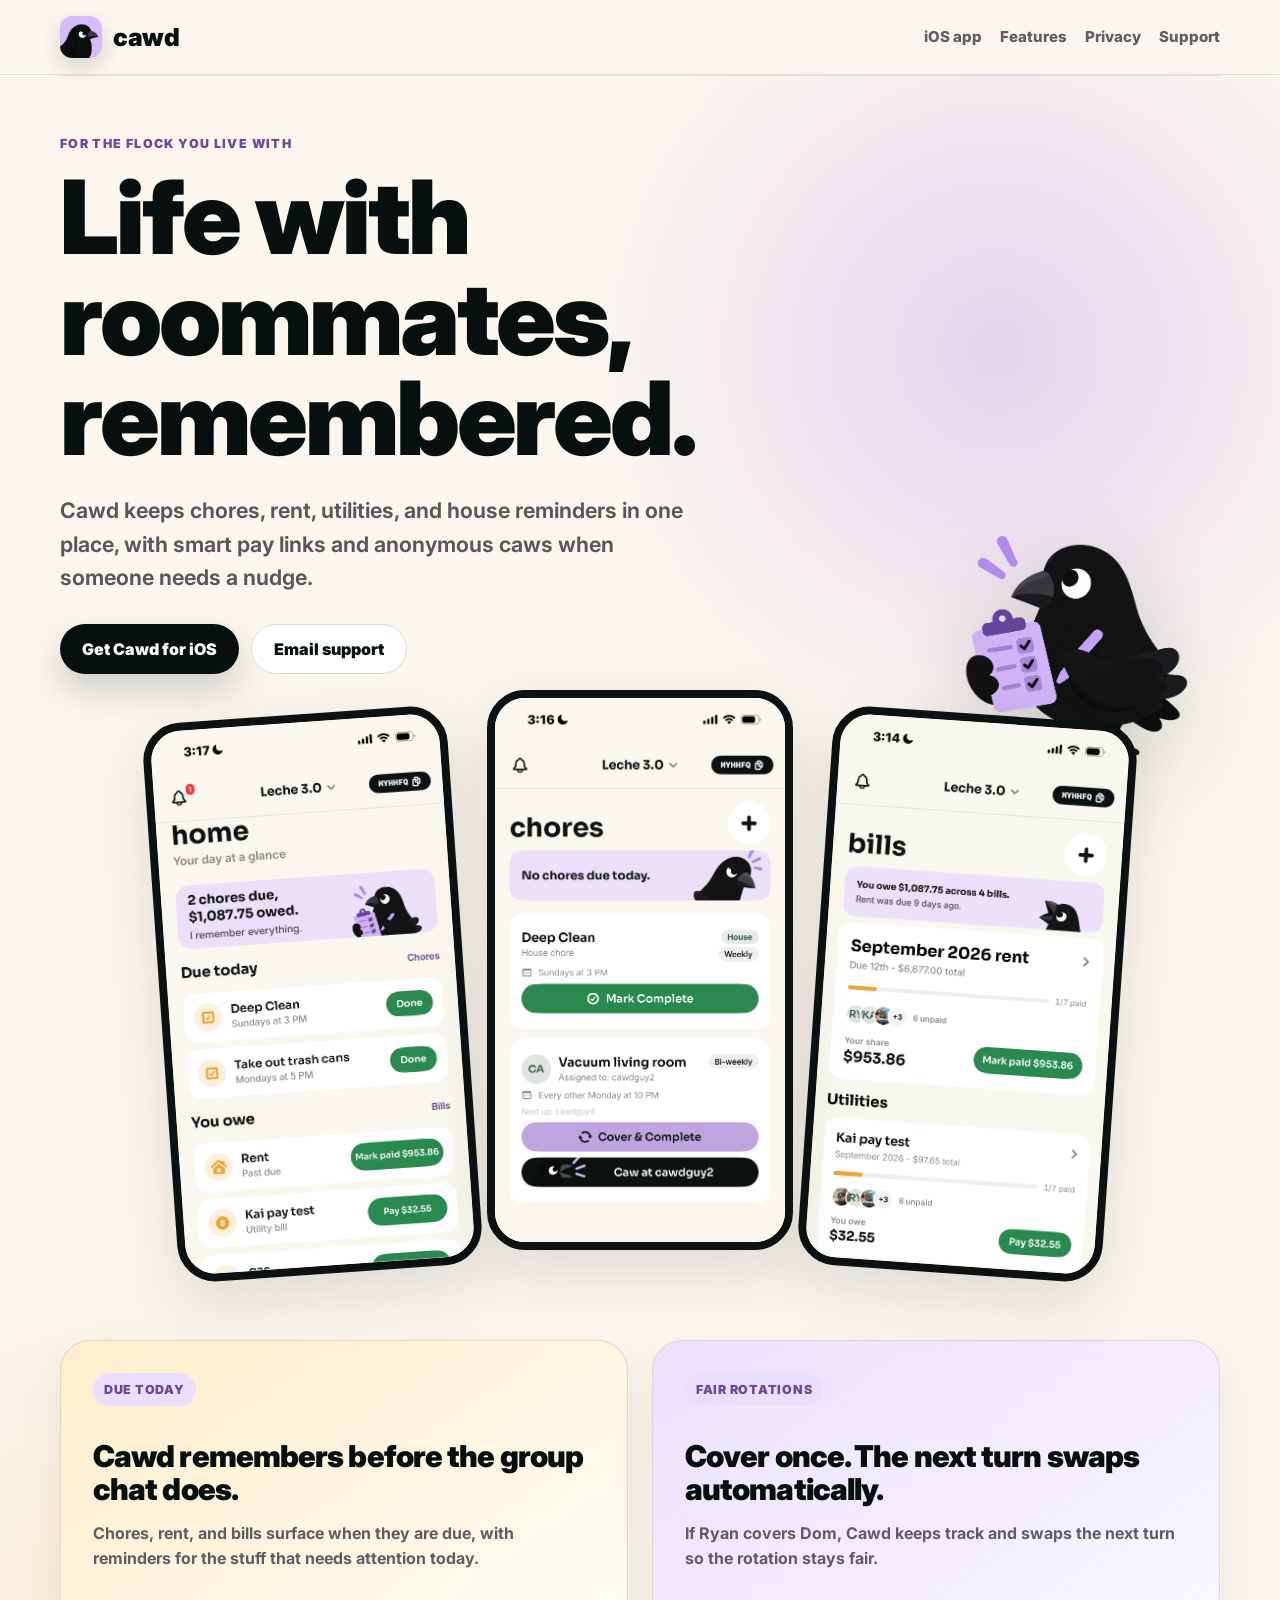
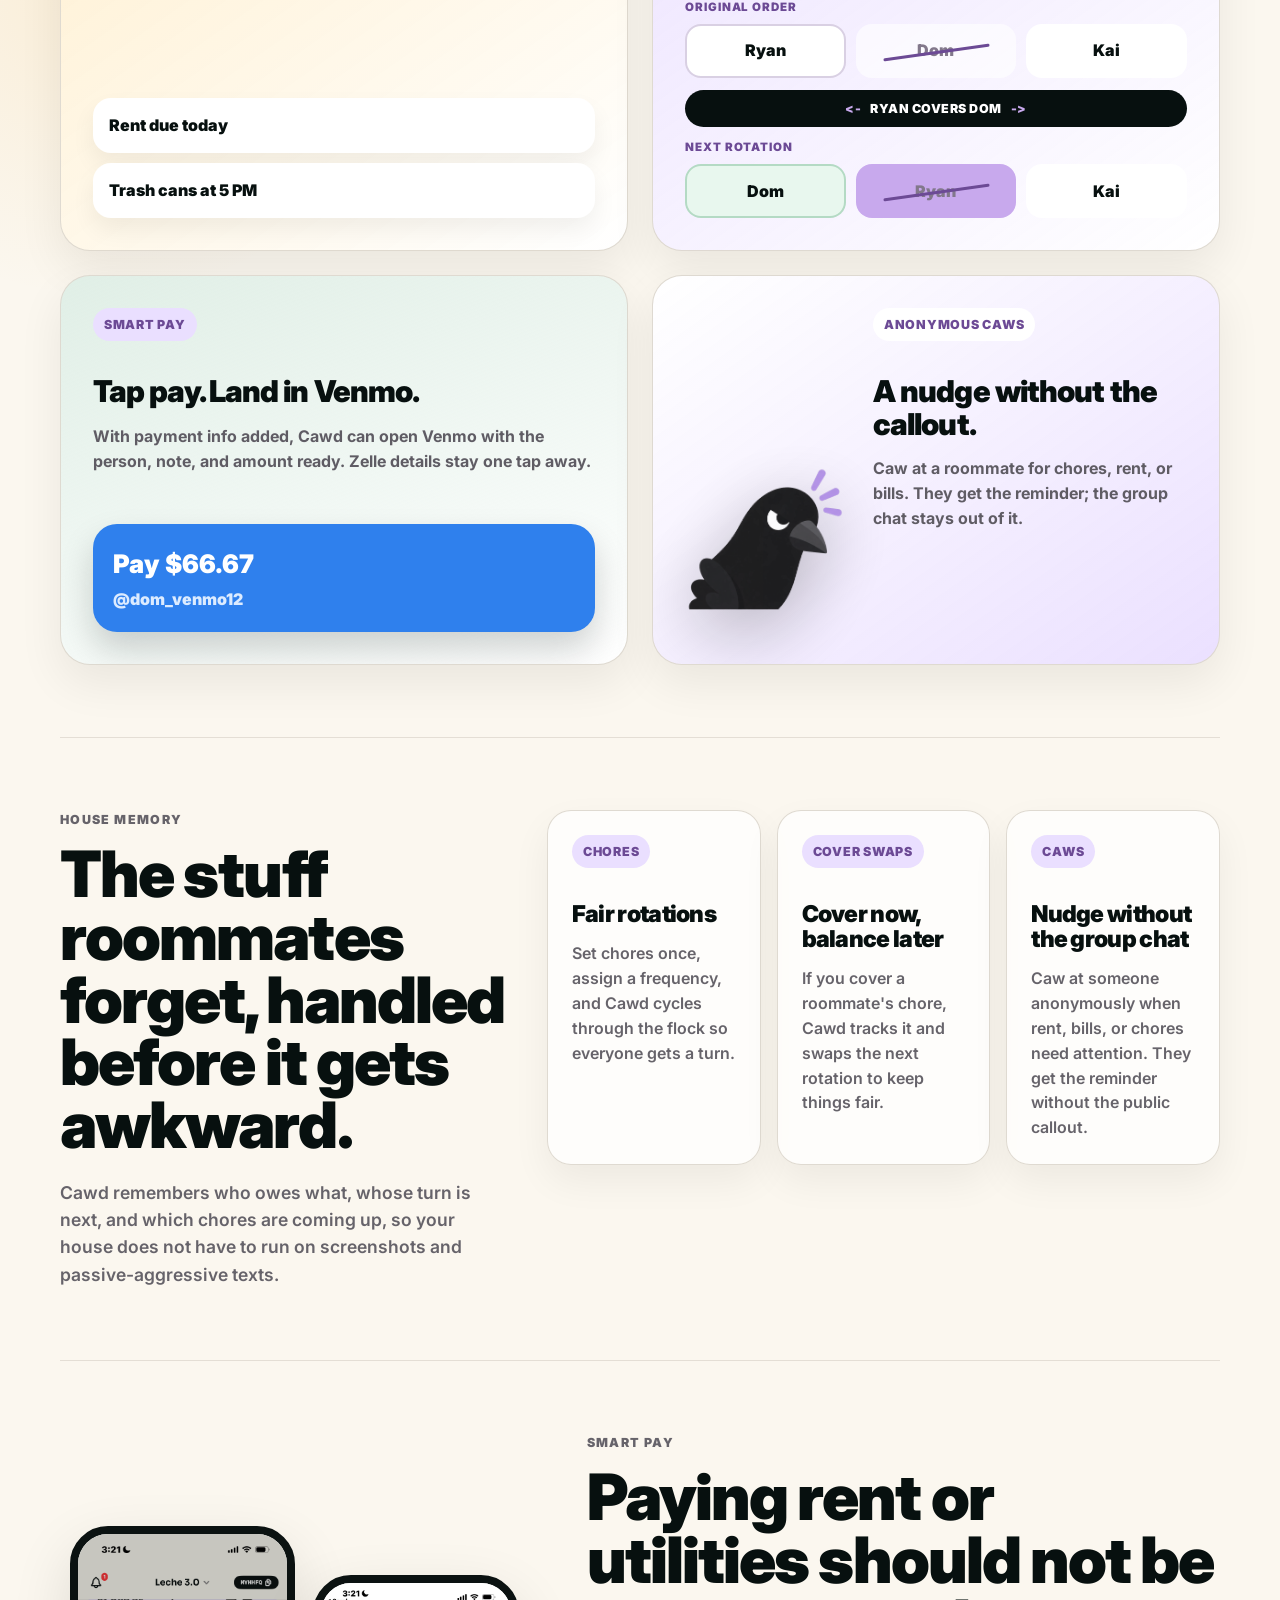
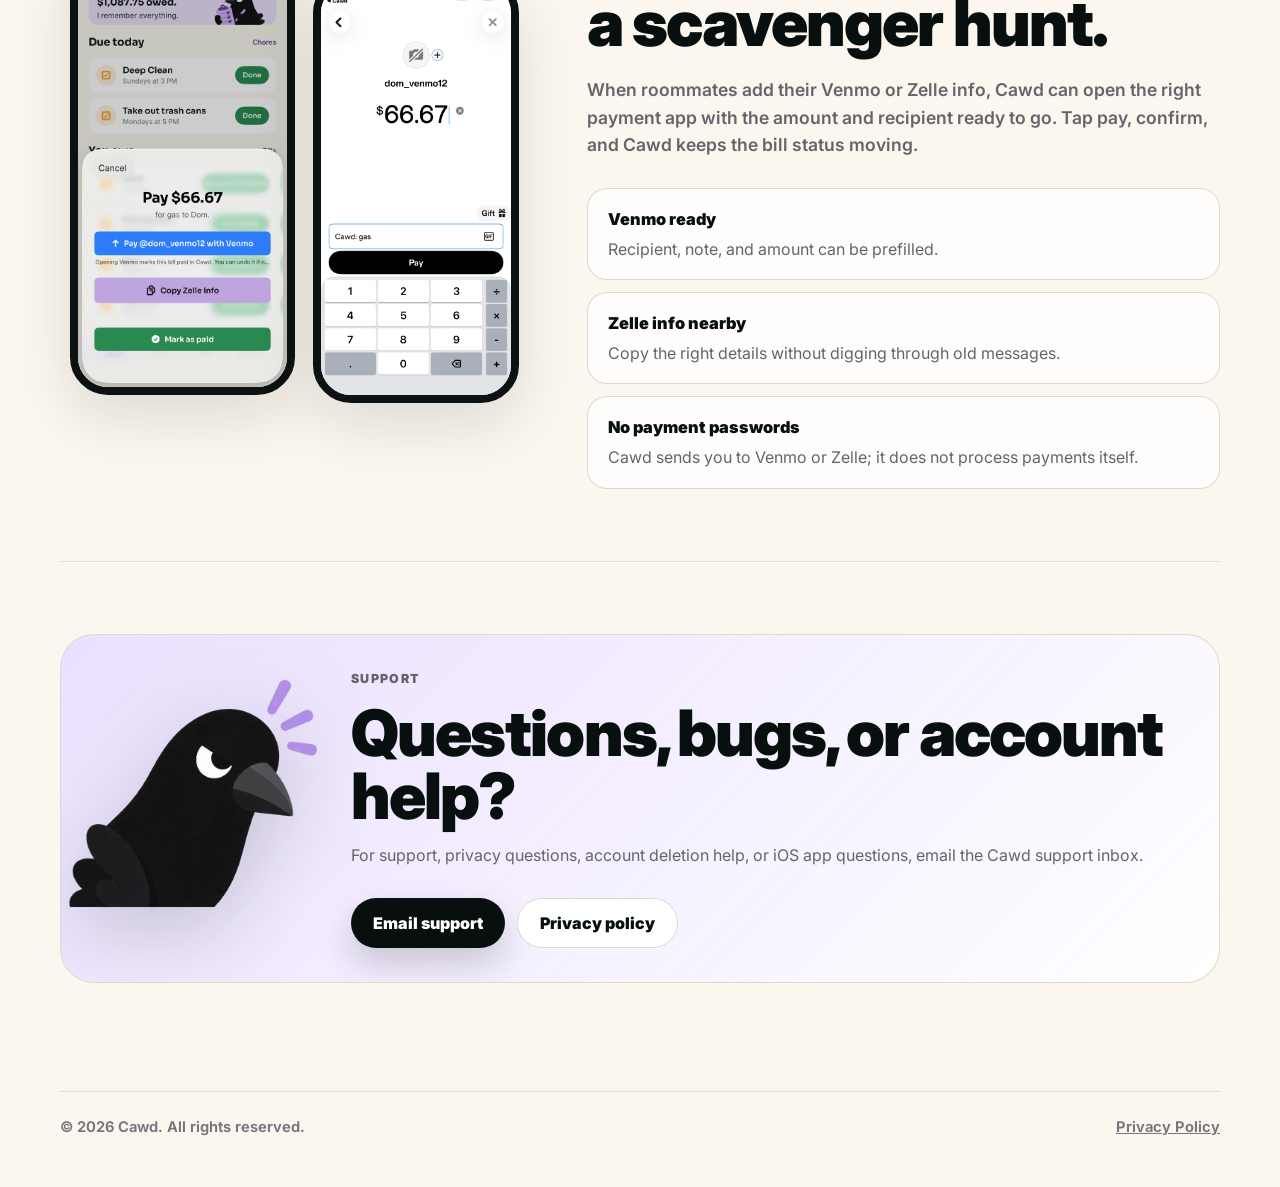
==== commit 0f9656d1: "Update support links and privacy policy" ====
--- a/index.html
+++ b/index.html
@@ -18,7 +18,7 @@
         <span>cawd</span>
       </a>
       <div class="nav-links">
-        <a href="mailto:kaibottombot@gmail.com?subject=Cawd%20iOS%20launch%20updates">iOS app</a>
+        <a href="https://apps.apple.com/us/app/cawd/id6812052569">iOS app</a>
         <a href="#features">Features</a>
         <a href="privacy.html">Privacy</a>
         <a href="#support">Support</a>
@@ -33,8 +33,8 @@
         <h1>Life with roommates,<br>remembered.</h1>
         <p class="hero-copy">Cawd keeps chores, rent, utilities, and house reminders in one place, with smart pay links and anonymous caws when someone needs a nudge.</p>
         <div class="actions">
-          <a class="button" href="mailto:kaibottombot@gmail.com?subject=Cawd%20iOS%20launch%20updates">Get Cawd for iOS</a>
-          <a class="button secondary" href="#feedback">Share feedback</a>
+          <a class="button" href="https://apps.apple.com/us/app/cawd/id6812052569">Get Cawd for iOS</a>
+          <a class="button secondary" href="mailto:cawdsupport@gmail.com">Email support</a>
         </div>
       </div>
 
@@ -158,10 +158,9 @@
         <div>
           <p class="eyebrow">Support</p>
           <h2>Questions, bugs, or account help?</h2>
-          <p>Use the feedback board for product ideas and bug reports. For privacy, account deletion help, or iOS launch questions, email support.</p>
+          <p>For support, privacy questions, account deletion help, or iOS app questions, email the Cawd support inbox.</p>
           <div class="actions">
-            <a class="button" id="feedback" href="https://roomieapp.userjot.com/?cursor=1&amp;order=top&amp;limit=10">Open feedback board</a>
-            <a class="button secondary" href="mailto:kaibottombot@gmail.com">Email support</a>
+            <a class="button" href="mailto:cawdsupport@gmail.com">Email support</a>
             <a class="button secondary" href="privacy.html">Privacy policy</a>
           </div>
         </div>
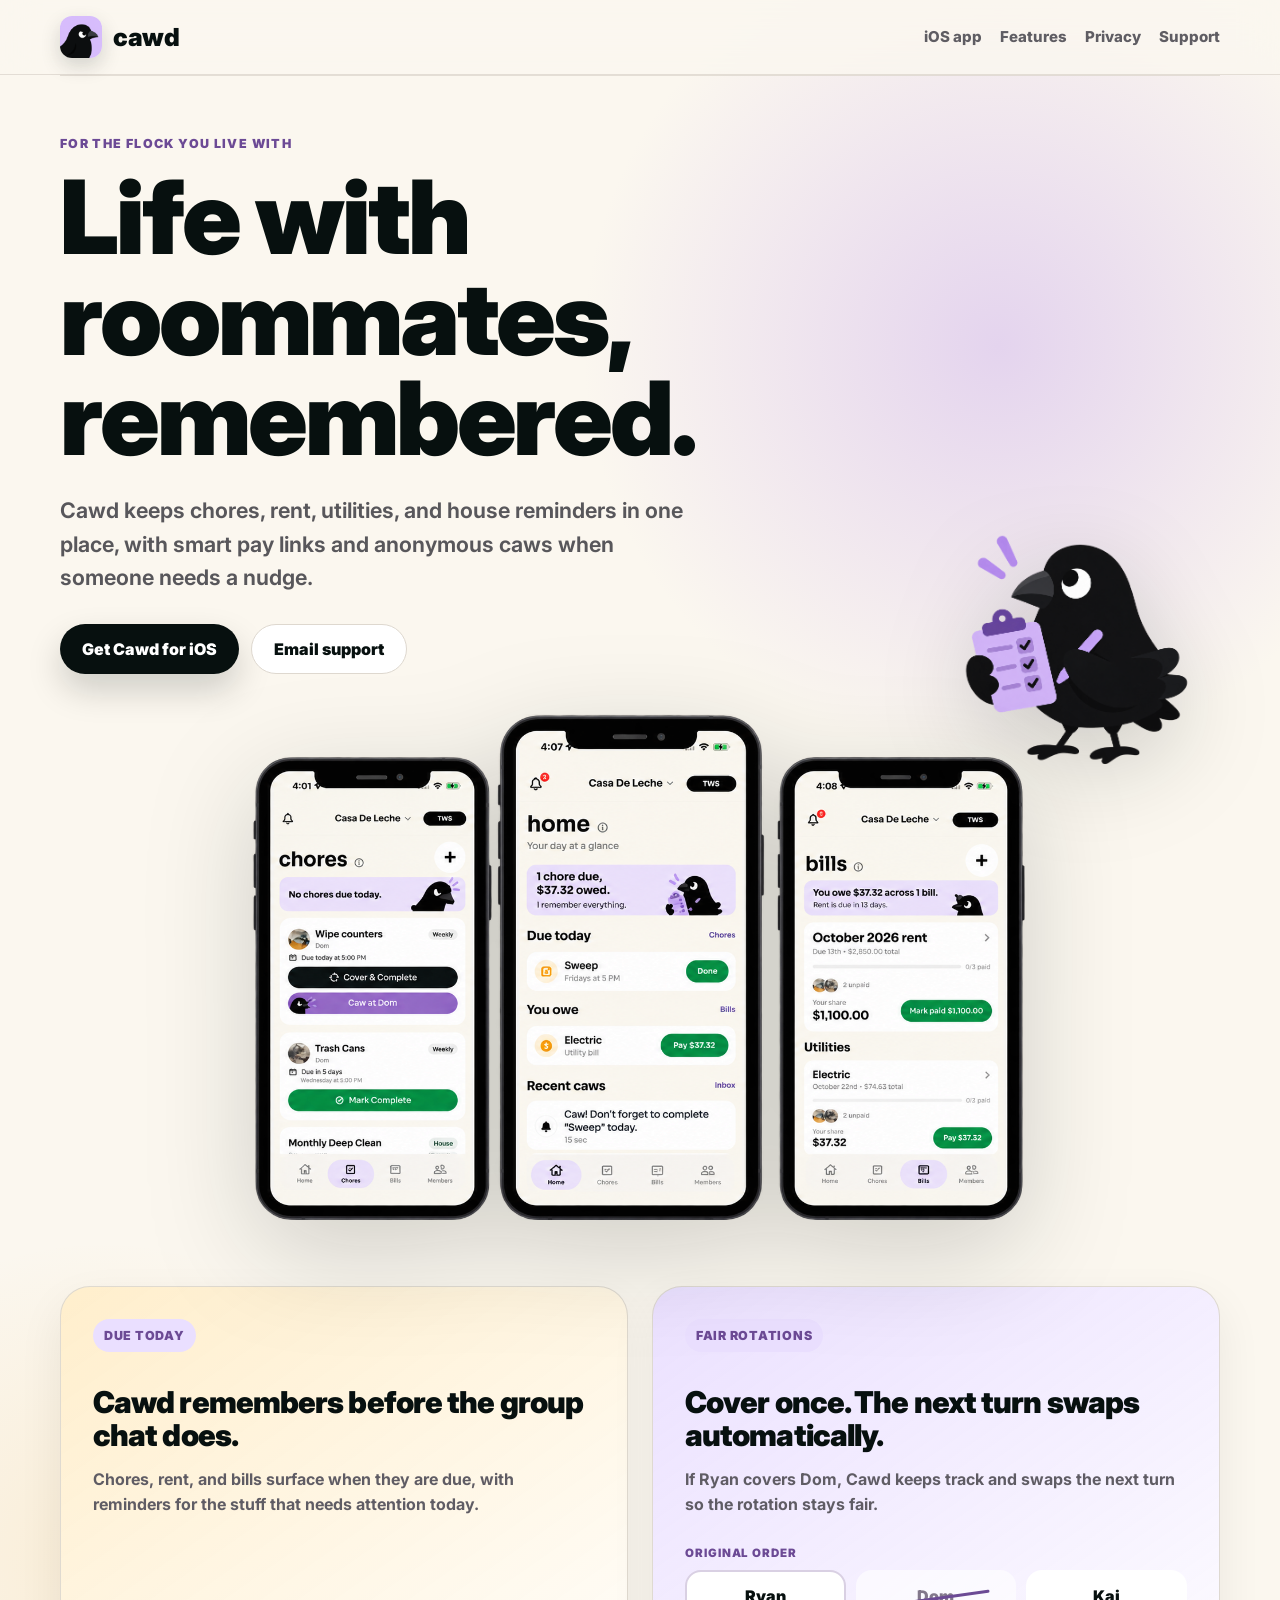
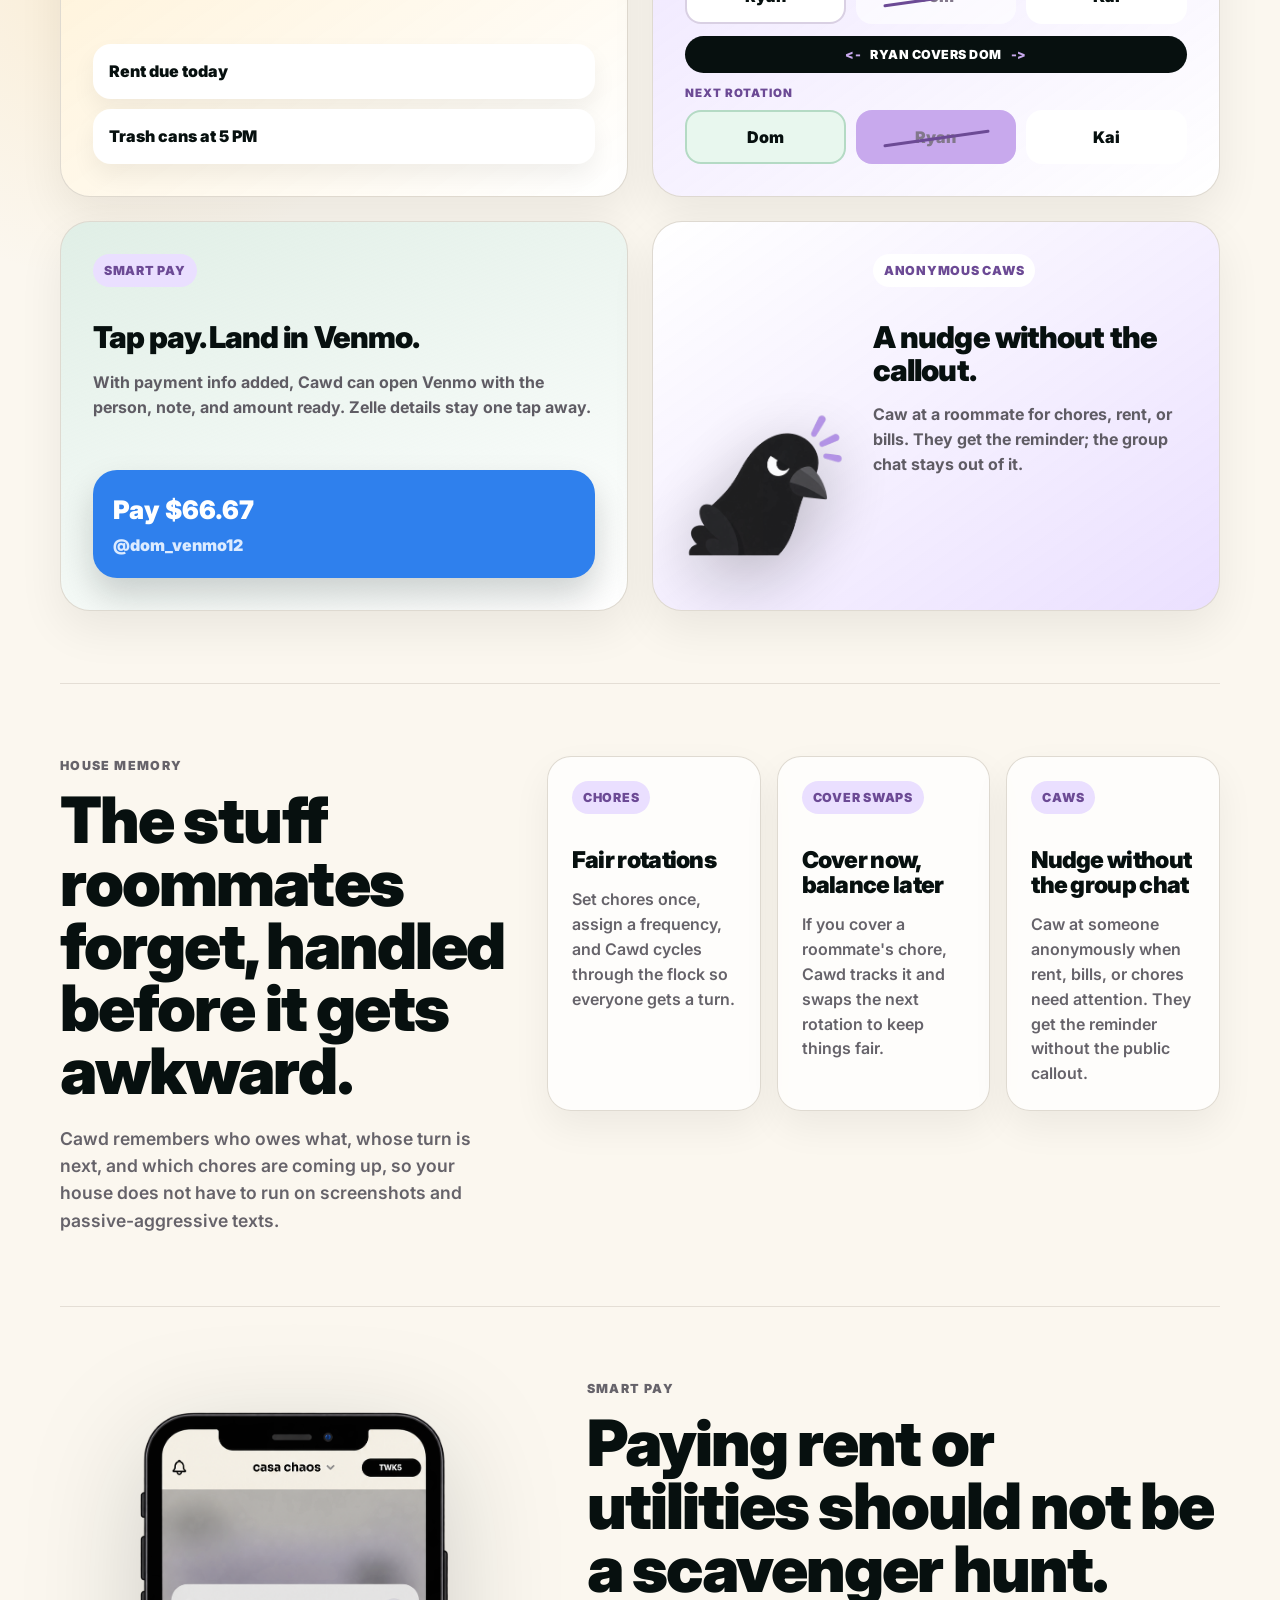
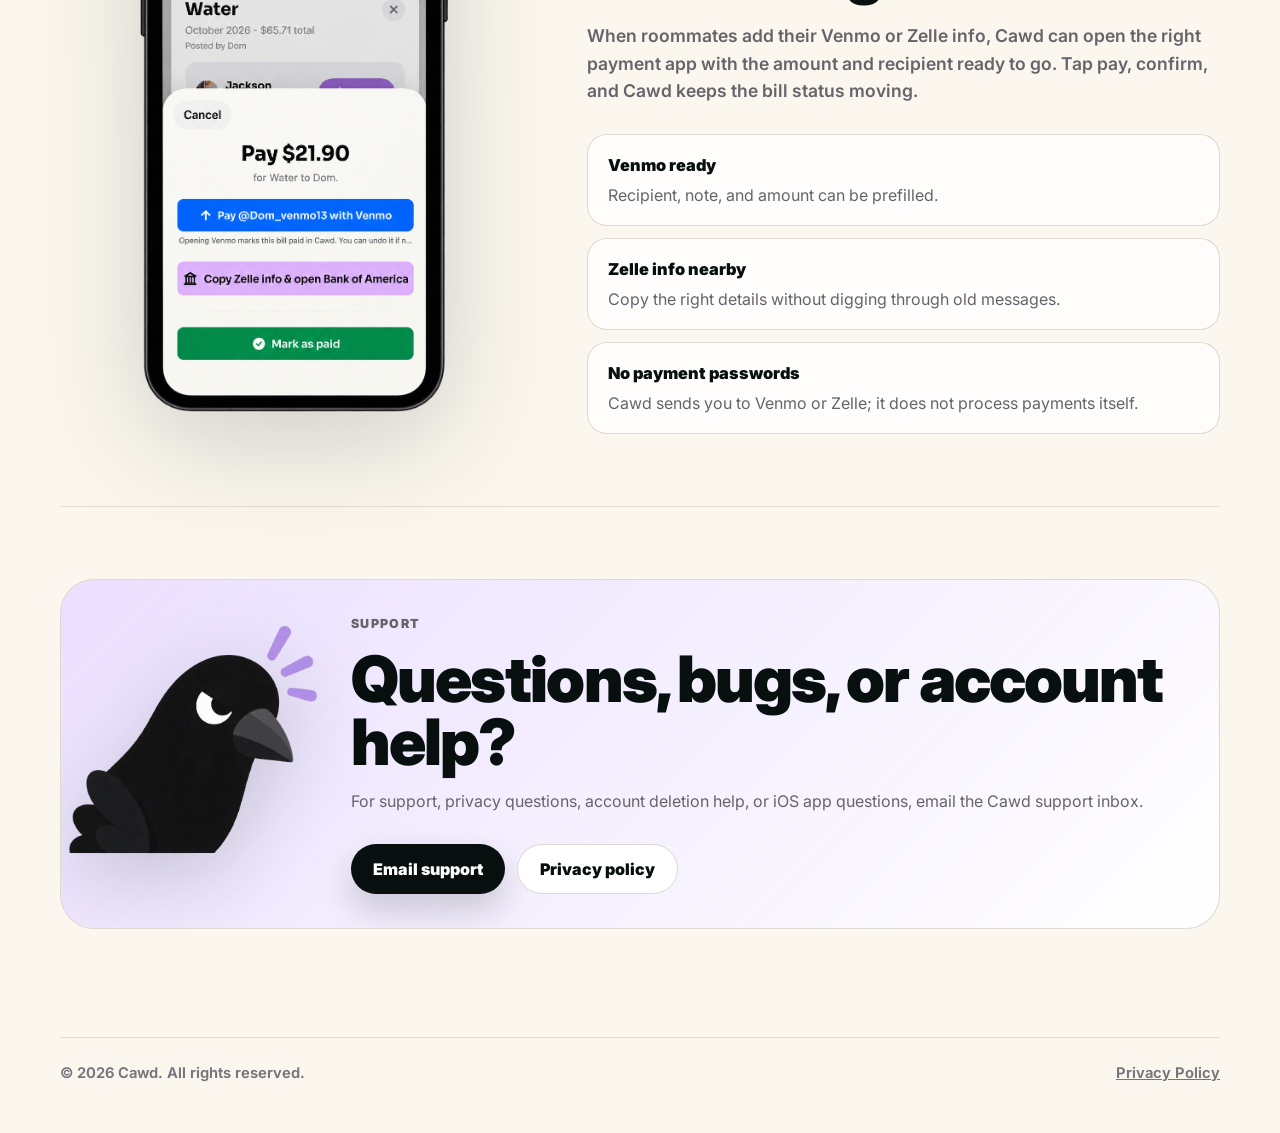
==== commit 6200addf: "Replace website screenshots with sanitized mockups" ====
--- a/index.html
+++ b/index.html
@@ -8,7 +8,7 @@
   <meta property="og:description" content="Life with roommates, remembered. Chores, smart pay, fair rotations, and anonymous caws.">
   <title>Cawd | Life with roommates, remembered</title>
   <link rel="icon" href="assets/cawd-app-icon.png" type="image/png">
-  <link rel="stylesheet" href="styles.css">
+  <link rel="stylesheet" href="styles.css?v=20261008">
 </head>
 <body>
   <header class="site-header">
@@ -41,9 +41,7 @@
       <div class="hero-visual" aria-label="Cawd app preview">
         <img class="hero-mascot" src="assets/cawd-mascot-checklist.png" alt="Cawd crow mascot holding a chore checklist">
         <div class="screen-showcase">
-          <img class="phone-shot hero-shot home-shot" src="assets/cawd-home.png" alt="Cawd home screen showing chores due and bills owed">
-          <img class="phone-shot hero-shot chores-shot" src="assets/cawd-chores.png" alt="Cawd chores screen with cover and caw actions">
-          <img class="phone-shot hero-shot bills-shot" src="assets/cawd-bills.png" alt="Cawd bills screen showing rent and utility tracking">
+          <img class="showcase-art" src="assets/cawd-app-showcase.png" alt="Cawd app screens showing chores, home, and bills">
         </div>
       </div>
     </section>
@@ -128,8 +126,7 @@
 
     <section class="page-shell pay-section">
       <div class="pay-visual">
-        <img class="phone-shot pay-shot" src="assets/cawd-smart-pay.png" alt="Cawd smart pay sheet opening Venmo with amount and recipient filled in">
-        <img class="phone-shot venmo-shot" src="assets/cawd-venmo-pay.png" alt="Venmo payment screen opened from Cawd with recipient and amount ready">
+        <img class="payment-mockup" src="assets/cawd-payment-mockup.png" alt="Cawd smart pay sheet with Venmo and Zelle payment options">
       </div>
       <div class="section-copy">
         <p class="eyebrow">Smart pay</p>
--- a/styles.css
+++ b/styles.css
@@ -202,43 +202,16 @@
   filter: drop-shadow(0 24px 44px rgba(7, 16, 15, 0.18));
 }
 
-.phone-shot {
-  border: 8px solid #0b1211;
-  border-radius: 38px;
-  background: #fff;
-  box-shadow: var(--shadow);
-  object-fit: cover;
-}
-
 .screen-showcase {
   position: relative;
-  display: grid;
-  grid-template-columns: repeat(3, minmax(0, 1fr));
-  align-items: end;
-  gap: clamp(10px, 2vw, 22px);
-  max-width: 960px;
+  max-width: 1020px;
   margin: 0 auto;
   z-index: 1;
 }
 
-.hero-shot {
-  position: relative;
+.showcase-art {
   width: 100%;
-  max-height: 560px;
-  object-position: top center;
-}
-
-.home-shot {
-  transform: rotate(-4deg);
-}
-
-.chores-shot {
-  z-index: 2;
-  transform: translateY(-24px);
-}
-
-.bills-shot {
-  transform: rotate(4deg);
+  filter: drop-shadow(0 28px 52px rgba(7, 16, 15, 0.18));
 }
 
 section {
@@ -534,24 +507,13 @@
 }
 
 .pay-visual {
-  display: flex;
-  align-items: center;
-  justify-content: center;
-  gap: 18px;
   min-width: 0;
 }
 
-.pay-shot {
-  width: min(48%, 310px);
-  max-height: 580px;
-  object-position: top center;
-}
-
-.venmo-shot {
-  width: min(44%, 280px);
-  max-height: 520px;
-  object-position: top center;
-  transform: translateY(28px);
+.payment-mockup {
+  width: min(100%, 480px);
+  margin: 0 auto;
+  filter: drop-shadow(0 28px 56px rgba(7, 16, 15, 0.18));
 }
 
 .mini-list {
@@ -718,32 +680,18 @@
   }
 
   .screen-showcase {
-    grid-template-columns: repeat(3, minmax(130px, 1fr));
-    gap: 10px;
     overflow-x: auto;
-    padding: 8px 8px 20px;
-    margin-inline: -8px;
-    scroll-snap-type: x proximity;
+    padding: 8px 0 18px;
+    margin-inline: -6px;
   }
 
   .hero-mascot {
     display: none;
   }
 
-  .hero-shot {
-    width: 100%;
-    border-radius: 24px;
-    border-width: 5px;
-    max-height: 390px;
-    scroll-snap-align: center;
-  }
-
-  .chores-shot {
-    transform: none;
-  }
-
-  .bills-shot {
-    transform: rotate(3deg);
+  .showcase-art {
+    width: max(700px, 100%);
+    max-width: none;
   }
 
   section {
@@ -771,15 +719,8 @@
     bottom: 20px;
   }
 
-  .pay-shot {
-    width: 52%;
-    max-height: 500px;
-  }
-
-  .venmo-shot {
-    width: 46%;
-    max-height: 460px;
-    transform: translateY(20px);
+  .payment-mockup {
+    width: min(100%, 360px);
   }
 
   .support-band {
